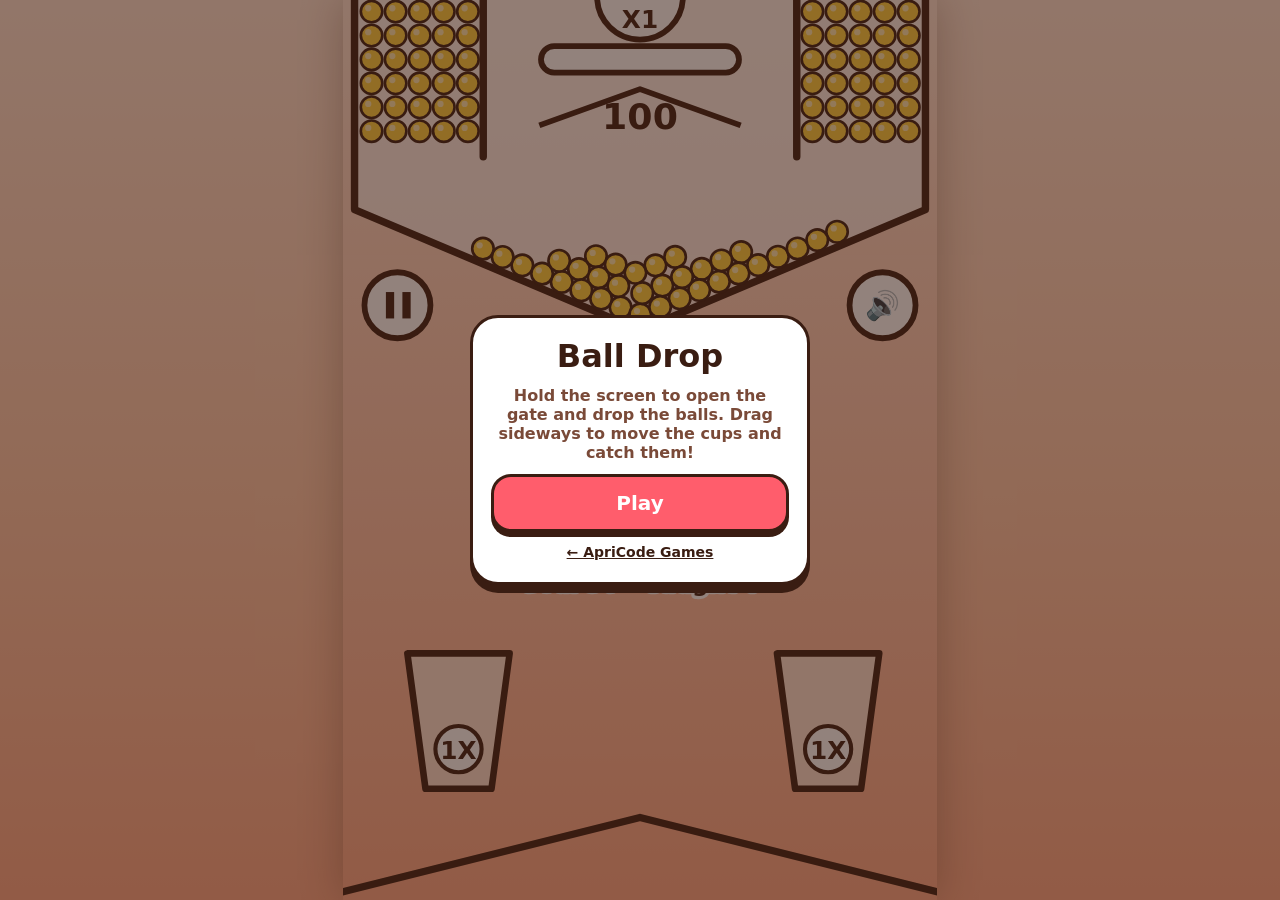
==== balldrop.html @ 26772a9d "Add files via upload" ====
<!DOCTYPE html>
<html lang="en">
<head>
<meta charset="utf-8">
<meta name="viewport" content="width=device-width, initial-scale=1, viewport-fit=cover, user-scalable=no">
<title>Ball Drop · ApriCode Games</title>
<meta name="theme-color" content="#ffb180">
<link rel="manifest" href="manifest.json">
<link rel="icon" href="icon-192.png">
<link rel="apple-touch-icon" href="apple-touch-icon.png">
<link rel="stylesheet" href="theme.css">
<style>
html,body{height:100%;overflow:hidden;background:#ffa987}
#wrap{height:100vh;height:100dvh;display:flex;justify-content:center;background:linear-gradient(#ffe6d6,#ffc9aa 55%,#ffa987)}
#stage{position:relative;height:100%;box-shadow:0 0 40px rgba(58,29,18,.3)}
#cv{display:block;width:100%;height:100%;touch-action:none}
.row{display:flex;gap:10px}.row .big{font-size:16px}
</style>
</head>
<body>
<div id="wrap"><div id="stage"><canvas id="cv"></canvas></div></div>

<div class="ov show" id="start"><div class="card">
  <h2>Ball Drop</h2>
  <p>Hold the screen to open the gate and drop the balls. Drag sideways to move the cups and catch them!</p>
  <button class="big" id="go">Play</button>
  <a class="lnk" href="./">← ApriCode Games</a>
</div></div>

<div class="ov" id="pause"><div class="card">
  <h2>Paused</h2>
  <button class="big" id="resume">Resume</button>
  <button class="big alt" id="redo">Restart level</button>
  <a class="lnk" href="./">← ApriCode Games</a>
</div></div>

<div class="ov" id="lvl"><div class="card">
  <h2 id="lT">Level complete!</h2><p id="lM"></p>
  <button class="big" id="next">Next level</button>
</div></div>

<div class="ov" id="over"><div class="card">
  <h2>Level failed</h2><p id="oM"></p>
  <button class="big" id="again">Try level again</button>
  <button class="big alt" id="fresh">Start over</button>
  <a class="lnk" href="./">← ApriCode Games</a>
</div></div>

<script src="fx.js"></script>
<script>
(function(){
const $=id=>document.getElementById(id);
const LS={g(k,d){try{const v=localStorage.getItem(k);return v===null?d:v}catch(e){return d}},s(k,v){try{localStorage.setItem(k,v)}catch(e){}}};
const W=360,R=6.5,GATE=233,TAU=Math.PI*2,INK='#3a1d12';
let H=640,scale=1,dpr=1;
const cv=$('cv'),ctx=cv.getContext('2d'),stage=$('stage'),wrap=$('wrap');
const COL={y:'#ffd23f',g:'#7ed957',b:'#38b6ff',o:'#ff8a3d',p:'#ff5db1'},VAL={y:1,g:2,b:3,o:4,p:5};

/* ---------- physics ---------- */
const G=1500,DT=1/120,SP=224;
let balls=[],reserve=[[],[]],gateOpen=false,cupOff=114,cupY=400,roofY=592,cups=[{mult:1,flash:0},{mult:1,flash:0}];
const SEG=[[7,0,7,127],[7,127,163,193],[163,193,163,GATE],[197,193,197,GATE],[197,193,353,127],[353,127,353,0],[85,0,85,95],[275,0,275,95]];
function cupX(i){const P=2*SP;return (((cupOff+i*SP)%P)+P)%P-44}
function colSeg(b,x1,y1,x2,y2,e){
  const dx=x2-x1,dy=y2-y1,l2=dx*dx+dy*dy;let t=((b.x-x1)*dx+(b.y-y1)*dy)/l2;t=t<0?0:t>1?1:t;
  const px=x1+t*dx,py=y1+t*dy;let nx=b.x-px,ny=b.y-py;const d2=nx*nx+ny*ny,rr=R+2;
  if(d2>=rr*rr)return;
  const d=Math.sqrt(d2)||1e-6;nx/=d;ny/=d;
  let vx=b.x-b.px,vy=b.y-b.py;
  b.x+=nx*(rr-d);b.y+=ny*(rr-d);
  const vn=vx*nx+vy*ny;
  if(vn<0){vx-=(1+e)*vn*nx;vy-=(1+e)*vn*ny}
  b.px=b.x-vx;b.py=b.y-vy;
}
function step(){
  for(const b of balls){
    let vx=(b.x-b.px)*.9993,vy=(b.y-b.py)*.9993+G*DT*DT;
    const sp=Math.hypot(vx,vy);if(sp>7.5){vx*=7.5/sp;vy*=7.5/sp}
    b.px=b.x;b.py=b.y;b.x+=vx;b.y+=vy;
  }
  for(let it=0;it<3;it++){
    for(let i=0;i<balls.length;i++){
      const a=balls[i];
      for(let j=i+1;j<balls.length;j++){
        const c=balls[j],dx=c.x-a.x;if(dx>2*R||dx<-2*R)continue;
        const dy=c.y-a.y;if(dy>2*R||dy<-2*R)continue;
        const d2=dx*dx+dy*dy;if(d2>=4*R*R||d2===0)continue;
        const d=Math.sqrt(d2),p=(2*R-d)/d*.5;
        a.x-=dx*p;a.y-=dy*p;c.x+=dx*p;c.y+=dy*p;
      }
    }
    for(const b of balls){
      if(b.y<GATE+30){
        for(const s of SEG)colSeg(b,s[0],s[1],s[2],s[3],.3);
        if(!gateOpen)colSeg(b,163,GATE,197,GATE,.2);
      }
      if(b.out){
        if(b.y>cupY-14&&b.y<cupY+100)for(let i=0;i<2;i++){const cx=cupX(i);colSeg(b,cx-31,cupY,cx-20,cupY+82,.3);colSeg(b,cx+31,cupY,cx+20,cupY+82,.3)}
        if(b.y>roofY-30){colSeg(b,180,roofY,-60,roofY+60,.3);colSeg(b,180,roofY,420,roofY+60,.3)}
      }
    }
  }
  for(const b of balls)if(!b.out&&b.y>GATE+R+1)b.out=true;
}

/* ---------- game ---------- */
let state='menu',time=0,acc=0,score=0,level=1,goal=36,caught=0,combo=0,relT=0,relN=0,lvlScore=0,best=parseInt(LS.g('bd_best','0'),10)||0;
let fl=[],parts=[],shake=0;
function rndType(l){let r=Math.random();
  if(l>=9){if(r<.05)return'p';r-=.05}
  if(l>=7){if(r<.07)return'o';r-=.07}
  if(l>=5){if(r<.10)return'b';r-=.10}
  if(l>=3){if(r<.14)return'g'}
  return'y';
}
const mk=(x,y,t)=>({x,y,px:x,py:y,t,out:false,age:0});
function cupMults(l){const r=Math.random()<.5;if(l<3)return[1,1];if(l<6)return r?[2,1]:[1,2];if(l<9)return[2,2];return r?[3,2]:[2,3]}
function layout(){cupY=Math.max(396,H*.62);roofY=H-50}
function resize(){
  const ch=wrap.clientHeight,cw=Math.min(wrap.clientWidth,ch*.66);
  stage.style.width=cw+'px';dpr=Math.min(window.devicePixelRatio||1,2);scale=cw/W;H=ch/scale;
  cv.width=Math.round(cw*dpr);cv.height=Math.round(ch*dpr);layout();
}
window.addEventListener('resize',resize);
function startLevel(){
  balls=[];reserve=[[],[]];
  for(let s=0;s<2;s++)for(let i=0;i<30;i++)reserve[s].push(rndType(level));
  for(let i=0;i<40;i++){const x=22+Math.random()*316,sl=x<163?127+(x-7)*.423:x>197?127+(353-x)*.423:193;balls.push(mk(x,95+Math.random()*Math.max(5,sl-12-95),rndType(level)))}
  gateOpen=false;for(let i=0;i<500;i++)step();
  for(const b of balls){b.px=b.x;b.py=b.y}
  goal=Math.min(90,30+6*level);caught=0;combo=0;relT=0;fl=[];parts=[];lvlScore=score;
  const m=cupMults(level);cups=[{mult:m[0],flash:0},{mult:m[1],flash:0}];cupOff=114;
  state='ready';
}
function remaining(){let n=reserve[0].length+reserve[1].length;for(const b of balls)if(!b.out)n++;return n}
function comboMult(){return 1+Math.min(4,Math.floor(combo/10))}
function update(dt){
  time+=dt;
  for(const c of cups)c.flash=Math.max(0,c.flash-dt);
  fl.forEach(f=>{f.t+=dt;f.y-=30*dt});fl=fl.filter(f=>f.t<.9);
  parts.forEach(p=>{p.t+=dt;p.x+=p.vx*dt;p.y+=p.vy*dt;p.vy+=500*dt});parts=parts.filter(p=>p.t<.5);
  shake=Math.max(0,shake-dt*30);
  if(state!=='play')return;
  // refill the funnel from the side tubs
  relT-=dt;
  let inF=0;for(const b of balls)if(!b.out)inF++;
  if(relT<=0&&inF<44&&reserve[0].length+reserve[1].length>0){
    relT=.05;let s=relN++%2;if(!reserve[s].length)s=1-s;
    const t=reserve[s].pop(),k=reserve[s].length;
    balls.push(mk((s?284.5:17.3)+(k%5)*14.6,7+Math.floor(k/5)*14.5,t));
  }
  acc+=dt;let n=0;while(acc>=DT&&n<6){step();acc-=DT;n++}if(acc>DT)acc=0;
  // catches and misses
  for(const b of balls){
    if(!b.out)continue;b.age+=dt;
    for(let i=0;i<2;i++){
      const cx=cupX(i),yy=b.y-cupY;
      if(yy>26&&yy<82){
        const l=cx-31+11*(yy/82),r=cx+31-11*(yy/82);
        if(b.x>l+3&&b.x<r-3&&b.y-b.py>0){catchBall(b,i,cx);break}
      }
    }
    if(!b.dead&&(b.y>H+20||b.x<-20||b.x>W+20||b.age>9)){b.dead=true;combo=0}
  }
  balls=balls.filter(b=>!b.dead);
  // level end?
  const rem=remaining(),air=balls.length-balls.filter(b=>!b.out).length;
  if(caught+rem+air<goal)finish(false);
  else if(rem===0&&air===0)finish(caught>=goal);
}
function catchBall(b,i,cx){
  b.dead=true;caught++;combo++;
  const pts=VAL[b.t]*cups[i].mult*comboMult();score+=pts;cups[i].flash=.25;
  fl.push({x:cx,y:cupY-6,t:0,txt:'+'+pts});
  for(let k=0;k<5;k++)parts.push({x:b.x,y:b.y,vx:(Math.random()-.5)*160,vy:-Math.random()*140,t:0,c:COL[b.t]});
  AP.tone(520+Math.min(combo,24)*22,.07,'sine',.09);AP.vib(8);
  if(score>best){best=score;LS.s('bd_best',best)}
}
function finish(ok){
  if(state!=='play')return;state=ok?'won':'lost';gateOpen=false;
  setTimeout(()=>{
    if(ok){
      const bonus=caught>=95?100:0;score+=bonus;if(score>best){best=score;LS.s('bd_best',best)}
      $('lT').textContent='Level '+level+' complete!';
      $('lM').textContent='Caught '+caught+' of 100'+(bonus?' · Perfect! +100':'')+' · Score '+score.toLocaleString('en-US');
      $('lvl').classList.add('show');AP.sfx.win();AP.confetti(120);AP.vib([40,30,80]);
    }else{
      $('oM').textContent='You needed '+goal+' balls but caught '+caught+'. Best score: '+best.toLocaleString('en-US');
      $('over').classList.add('show');AP.sfx.lose();
    }
  },700);
}

/* ---------- drawing ---------- */
function ball(x,y,t){
  ctx.beginPath();ctx.arc(x,y,R,0,TAU);ctx.fillStyle=COL[t];ctx.fill();ctx.lineWidth=1.6;ctx.strokeStyle=INK;ctx.stroke();
  ctx.fillStyle='rgba(255,255,255,.6)';ctx.beginPath();ctx.arc(x-2,y-2,1.9,0,TAU);ctx.fill();
}
function txt(s,x,y,size,fill,stroke,sw){
  ctx.font='900 '+size+'px system-ui,-apple-system,"Segoe UI",sans-serif';ctx.textAlign='center';ctx.textBaseline='alphabetic';
  if(stroke){ctx.lineWidth=sw||6;ctx.strokeStyle=stroke;ctx.lineJoin='round';ctx.strokeText(s,x,y)}
  ctx.fillStyle=fill;ctx.fillText(s,x,y);
}
function draw(){
  ctx.setTransform(dpr*scale,0,0,dpr*scale,0,0);
  const g=ctx.createLinearGradient(0,0,0,H);g.addColorStop(0,'#ffe6d6');g.addColorStop(1,'#ffa987');
  ctx.fillStyle=g;ctx.fillRect(0,0,W,H);
  ctx.save();if(shake>0)ctx.translate((Math.random()-.5)*shake,(Math.random()-.5)*shake);
  ctx.lineJoin='round';ctx.lineCap='round';
  // funnel
  ctx.beginPath();ctx.moveTo(7,-4);ctx.lineTo(7,127);ctx.lineTo(163,193);ctx.lineTo(163,GATE);ctx.lineTo(197,GATE);ctx.lineTo(197,193);ctx.lineTo(353,127);ctx.lineTo(353,-4);
  ctx.fillStyle='rgba(255,255,255,.62)';ctx.fill();ctx.strokeStyle=INK;ctx.lineWidth=4.5;ctx.stroke();
  ctx.beginPath();ctx.moveTo(85,-4);ctx.lineTo(85,95);ctx.moveTo(275,-4);ctx.lineTo(275,95);ctx.stroke();
  if(!gateOpen){ctx.strokeStyle=INK;ctx.lineWidth=8;ctx.beginPath();ctx.moveTo(165,GATE);ctx.lineTo(195,GATE);ctx.stroke();ctx.strokeStyle='#ff5d6c';ctx.lineWidth=4;ctx.stroke()}
  // reserve balls in the tubs
  for(let s=0;s<2;s++)reserve[s].forEach((t,k)=>ball((s?284.5:17.3)+(k%5)*14.6,7+Math.floor(k/5)*14.5,t));
  for(const b of balls)ball(b.x,b.y,b.t);
  // cups
  for(let i=0;i<2;i++){
    const cx=cupX(i),m=cups[i].mult,c=m===1?'#fff3e6':m===2?'#7ed957':'#ff9d4d',f=cups[i].flash>0;
    ctx.beginPath();ctx.moveTo(cx-31,cupY);ctx.lineTo(cx+31,cupY);ctx.lineTo(cx+20,cupY+82);ctx.lineTo(cx-20,cupY+82);ctx.closePath();
    ctx.fillStyle=f?'rgba(255,255,255,.95)':c;ctx.globalAlpha=f?1:.78;ctx.fill();ctx.globalAlpha=1;ctx.lineWidth=4;ctx.strokeStyle=INK;ctx.stroke();
    ctx.beginPath();ctx.arc(cx,cupY+58,14,0,TAU);ctx.fillStyle='#fff';ctx.fill();ctx.lineWidth=2.5;ctx.stroke();
    txt(m+'X',cx,cupY+64,15,INK);
  }
  // roof
  ctx.beginPath();ctx.moveTo(-60,roofY+60);ctx.lineTo(180,roofY);ctx.lineTo(420,roofY+60);ctx.lineWidth=4.5;ctx.strokeStyle=INK;ctx.stroke();
  // particles and floating text
  for(const p of parts){ctx.globalAlpha=1-p.t/.5;ctx.fillStyle=p.c;ctx.beginPath();ctx.arc(p.x,p.y,2.6,0,TAU);ctx.fill()}
  ctx.globalAlpha=1;
  for(const f of fl){ctx.globalAlpha=1-f.t/.9;txt(f.txt,f.x,f.y,17,'#fff',INK,4)}
  ctx.globalAlpha=1;ctx.restore();
  // HUD: combo, remaining, score
  const cm=comboMult();
  ctx.beginPath();ctx.arc(180,-2,26,0,Math.PI);ctx.fillStyle='#fff';ctx.fill();ctx.lineWidth=3.5;ctx.strokeStyle=INK;ctx.stroke();
  txt('X'+cm,180,17,15,INK);
  ctx.beginPath();ctx.roundRect?ctx.roundRect(120,28,120,16,8):ctx.rect(120,28,120,16);ctx.fillStyle='#fff';ctx.fill();ctx.stroke();
  const fr=cm>=5?1:(combo%10)/10;
  if(fr>0){ctx.beginPath();ctx.roundRect?ctx.roundRect(122,30,116*fr,12,6):ctx.rect(122,30,116*fr,12);ctx.fillStyle='#ff9d4d';ctx.fill()}
  ctx.beginPath();ctx.moveTo(119,76);ctx.lineTo(180,54);ctx.lineTo(241,76);ctx.lineWidth=3.5;ctx.stroke();
  txt(String(remaining()),180,78,22,INK);
  txt(score.toLocaleString('en-US'),180,304,54,INK,'#fff',9);
  txt('Level '+level,180,336,20,INK,'#fff',5);
  txt('Goal '+goal+' · Caught '+caught,180,358,14,caught>=goal?'#1f8f4a':INK,'#fff',4);
  // buttons
  for(const bt of [[33,185,0],[327,185,1]]){
    ctx.beginPath();ctx.arc(bt[0],bt[1],20,0,TAU);ctx.fillStyle='#fff';ctx.fill();ctx.lineWidth=3.5;ctx.strokeStyle=INK;ctx.stroke();
    if(bt[2]===0){ctx.fillStyle=INK;ctx.fillRect(26,177,5,16);ctx.fillRect(36,177,5,16)}else txt(AP.muted()?'🔇':'🔊',bt[0],bt[1]+6,17,INK);
  }
  if(state==='ready'){
    txt('Hold to drop the balls',180,H*.74,22,INK,'#fff',6);
    txt('Drag to move the cups',180,H*.74+28,18,INK,'#fff',5);
    ctx.font='34px serif';ctx.textAlign='center';ctx.fillText('👆',180+Math.sin(time*3)*60,H*.86);
  }
}

/* ---------- input ---------- */
let down=false,lastX=0;
function pos(e){const r=cv.getBoundingClientRect();return{x:(e.clientX-r.left)/scale,y:(e.clientY-r.top)/scale}}
cv.addEventListener('pointerdown',e=>{
  e.preventDefault();const p=pos(e);
  if(Math.hypot(p.x-33,p.y-185)<28){if(state==='play'||state==='ready')pause();return}
  if(Math.hypot(p.x-327,p.y-185)<28){AP.setMuted(!AP.muted());return}
  if(state==='ready')state='play';
  if(state!=='play')return;
  down=true;gateOpen=true;lastX=e.clientX;try{cv.setPointerCapture(e.pointerId)}catch(x){}
});
cv.addEventListener('pointermove',e=>{if(!down)return;cupOff+=(e.clientX-lastX)/scale;lastX=e.clientX});
const up=()=>{down=false;gateOpen=false};
cv.addEventListener('pointerup',up);cv.addEventListener('pointercancel',up);
window.addEventListener('keydown',e=>{
  if(e.code==='ArrowLeft')cupOff-=14;else if(e.code==='ArrowRight')cupOff+=14;
  else if(e.code==='Space'){e.preventDefault();if(state==='ready')state='play';if(state==='play')gateOpen=true}
});
window.addEventListener('keyup',e=>{if(e.code==='Space')gateOpen=false});
function pause(){if(state!=='play'&&state!=='ready')return;gateOpen=false;down=false;$('pause').dataset.prev=state;state='paused';$('pause').classList.add('show')}
document.addEventListener('visibilitychange',()=>{if(document.hidden)pause()});

/* ---------- buttons ---------- */
function hideAll(){['start','pause','lvl','over'].forEach(i=>$(i).classList.remove('show'))}
function newGame(){score=0;level=1;hideAll();startLevel()}
$('go').addEventListener('click',newGame);
$('resume').addEventListener('click',()=>{$('pause').classList.remove('show');state=$('pause').dataset.prev||'play'});
$('redo').addEventListener('click',()=>{score=lvlScore;hideAll();startLevel()});
$('next').addEventListener('click',()=>{level++;hideAll();startLevel()});
$('again').addEventListener('click',()=>{score=lvlScore;hideAll();startLevel()});
$('fresh').addEventListener('click',newGame);

let last=performance.now();
function loop(t){const dt=Math.min((t-last)/1000,1/20);last=t;update(dt);draw();requestAnimationFrame(loop)}
resize();layout();startLevel();state='menu';AP.autoTap();
requestAnimationFrame(loop);
})();
</script>
<script src="pwa.js"></script>
</body>
</html>
---- theme.css ----
/* Shared Apricode look: bold outlines, bouncy buttons, pop-in cards. */
:root{--ink:#3a1d12;--coral:#ff5d6c;--peach:#ff9d7a;--purple:#7c5cff;--sun:#ffc21a;--mint:#2ec4b6;--cream:#fff3e6;box-sizing:border-box}
*{box-sizing:border-box}
html,body{margin:0;min-height:100%}
body{font-family:system-ui,-apple-system,"Segoe UI",Roboto,sans-serif;color:var(--ink);-webkit-tap-highlight-color:transparent;-webkit-user-select:none;user-select:none;touch-action:manipulation}
.big{font:inherit;font-weight:900;font-size:20px;color:#fff;border:3px solid var(--ink);border-radius:20px;padding:14px 20px;background:var(--coral);box-shadow:0 5px 0 var(--ink);cursor:pointer;transition:transform .08s,box-shadow .08s;text-decoration:none;display:block;text-align:center;width:100%}
.big:active{transform:translateY(4px);box-shadow:0 1px 0 var(--ink)}
.big.alt{background:var(--purple)}
.big.sun{background:var(--sun);color:var(--ink)}
.big.sm{font-size:16px;padding:11px 16px}
.card{background:#fff;border:3px solid var(--ink);border-radius:28px;box-shadow:0 8px 0 var(--ink);padding:22px 18px;width:100%;max-width:340px;text-align:center;display:flex;flex-direction:column;gap:12px}
.card h2{margin:0;font-size:32px;font-weight:900;line-height:1.05}
.card p{margin:0;font-weight:700;color:#7a4a38}
.seg{display:flex;gap:6px}
.seg button{flex:1;font:inherit;font-weight:900;font-size:13px;padding:10px 2px;border:3px solid var(--ink);border-radius:14px;background:#fff;color:var(--ink);cursor:pointer;box-shadow:0 3px 0 var(--ink)}
.seg button.sel{background:var(--sun)}
.ov{position:fixed;inset:0;display:none;align-items:center;justify-content:center;background:rgba(58,29,18,.55);z-index:20;padding:20px}
.ov.show{display:flex;animation:ovin .35s cubic-bezier(.2,1.4,.4,1) both}
@keyframes ovin{from{opacity:0;transform:scale(.85) translateY(20px)}to{opacity:1;transform:none}}
.ib{width:46px;height:46px;border:3px solid var(--ink);border-radius:14px;background:#fff;box-shadow:0 4px 0 var(--ink);font-size:22px;cursor:pointer;display:grid;place-items:center;text-decoration:none;color:var(--ink);padding:0;flex:none}
.ib:active{transform:translateY(3px);box-shadow:0 1px 0 var(--ink)}
.lnk{color:var(--ink);font-weight:800;text-decoration:underline;font-size:14px}
:focus-visible{outline:3px solid var(--sun);outline-offset:2px}
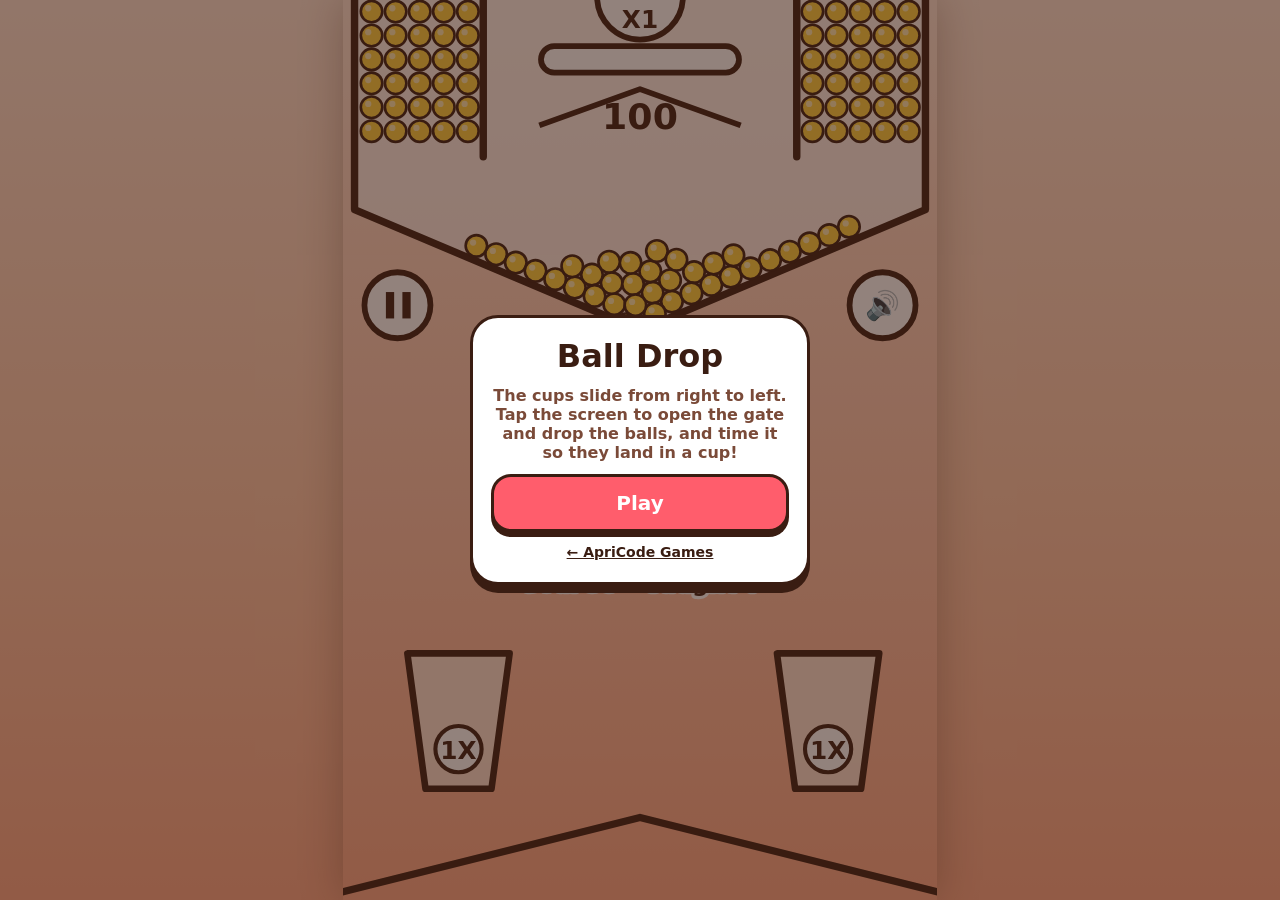
==== commit 2d64cc5e: "Add files via upload" ====
--- a/balldrop.html
+++ b/balldrop.html
@@ -22,7 +22,7 @@
 
 <div class="ov show" id="start"><div class="card">
   <h2>Ball Drop</h2>
-  <p>Hold the screen to open the gate and drop the balls. Drag sideways to move the cups and catch them!</p>
+  <p>The cups slide from right to left. Tap the screen to open the gate and drop the balls, and time it so they land in a cup!</p>
   <button class="big" id="go">Play</button>
   <a class="lnk" href="./">← ApriCode Games</a>
 </div></div>
@@ -128,7 +128,7 @@
   for(let i=0;i<40;i++){const x=22+Math.random()*316,sl=x<163?127+(x-7)*.423:x>197?127+(353-x)*.423:193;balls.push(mk(x,95+Math.random()*Math.max(5,sl-12-95),rndType(level)))}
   gateOpen=false;for(let i=0;i<500;i++)step();
   for(const b of balls){b.px=b.x;b.py=b.y}
-  goal=Math.min(90,30+6*level);caught=0;combo=0;relT=0;fl=[];parts=[];lvlScore=score;
+  goal=Math.min(85,30+5*level);caught=0;combo=0;relT=0;fl=[];parts=[];lvlScore=score;
   const m=cupMults(level);cups=[{mult:m[0],flash:0},{mult:m[1],flash:0}];cupOff=114;
   state='ready';
 }
@@ -137,6 +137,7 @@
 function update(dt){
   time+=dt;
   for(const c of cups)c.flash=Math.max(0,c.flash-dt);
+  if(state==='play'||state==='ready')cupOff-=Math.min(150,55+8*level)*dt;
   fl.forEach(f=>{f.t+=dt;f.y-=30*dt});fl=fl.filter(f=>f.t<.9);
   parts.forEach(p=>{p.t+=dt;p.x+=p.vx*dt;p.y+=p.vy*dt;p.vy+=500*dt});parts=parts.filter(p=>p.t<.5);
   shake=Math.max(0,shake-dt*30);
@@ -149,6 +150,7 @@
     const t=reserve[s].pop(),k=reserve[s].length;
     balls.push(mk((s?284.5:17.3)+(k%5)*14.6,7+Math.floor(k/5)*14.5,t));
   }
+  gateOpen=down||gateT>0;gateT=Math.max(0,gateT-dt);
   acc+=dt;let n=0;while(acc>=DT&&n<6){step();acc-=DT;n++}if(acc>DT)acc=0;
   // catches and misses
   for(const b of balls){
@@ -248,14 +250,14 @@
     if(bt[2]===0){ctx.fillStyle=INK;ctx.fillRect(26,177,5,16);ctx.fillRect(36,177,5,16)}else txt(AP.muted()?'🔇':'🔊',bt[0],bt[1]+6,17,INK);
   }
   if(state==='ready'){
-    txt('Hold to drop the balls',180,H*.74,22,INK,'#fff',6);
-    txt('Drag to move the cups',180,H*.74+28,18,INK,'#fff',5);
-    ctx.font='34px serif';ctx.textAlign='center';ctx.fillText('👆',180+Math.sin(time*3)*60,H*.86);
+    txt('Tap to open the gate',180,H*.74,22,INK,'#fff',6);
+    txt('The cups move right to left',180,H*.74+28,18,INK,'#fff',5);
+    ctx.font='34px serif';ctx.textAlign='center';ctx.fillText('👆',180,H*.86+Math.abs(Math.sin(time*4))*10);
   }
 }
 
 /* ---------- input ---------- */
-let down=false,lastX=0;
+let down=false,lastX=0,gateT=0;
 function pos(e){const r=cv.getBoundingClientRect();return{x:(e.clientX-r.left)/scale,y:(e.clientY-r.top)/scale}}
 cv.addEventListener('pointerdown',e=>{
   e.preventDefault();const p=pos(e);
@@ -263,16 +265,15 @@
   if(Math.hypot(p.x-327,p.y-185)<28){AP.setMuted(!AP.muted());return}
   if(state==='ready')state='play';
   if(state!=='play')return;
-  down=true;gateOpen=true;lastX=e.clientX;try{cv.setPointerCapture(e.pointerId)}catch(x){}
+  down=true;gateOpen=true;gateT=.12;lastX=e.clientX;try{cv.setPointerCapture(e.pointerId)}catch(x){}
 });
-cv.addEventListener('pointermove',e=>{if(!down)return;cupOff+=(e.clientX-lastX)/scale;lastX=e.clientX});
-const up=()=>{down=false;gateOpen=false};
+const up=()=>{down=false};
 cv.addEventListener('pointerup',up);cv.addEventListener('pointercancel',up);
 window.addEventListener('keydown',e=>{
-  if(e.code==='ArrowLeft')cupOff-=14;else if(e.code==='ArrowRight')cupOff+=14;
-  else if(e.code==='Space'){e.preventDefault();if(state==='ready')state='play';if(state==='play')gateOpen=true}
+  if(false){}
+  else if(e.code==='Space'){e.preventDefault();if(state==='ready')state='play';if(state==='play'){down=true;gateT=.12}}
 });
-window.addEventListener('keyup',e=>{if(e.code==='Space')gateOpen=false});
+window.addEventListener('keyup',e=>{if(e.code==='Space')down=false});
 function pause(){if(state!=='play'&&state!=='ready')return;gateOpen=false;down=false;$('pause').dataset.prev=state;state='paused';$('pause').classList.add('show')}
 document.addEventListener('visibilitychange',()=>{if(document.hidden)pause()});
 
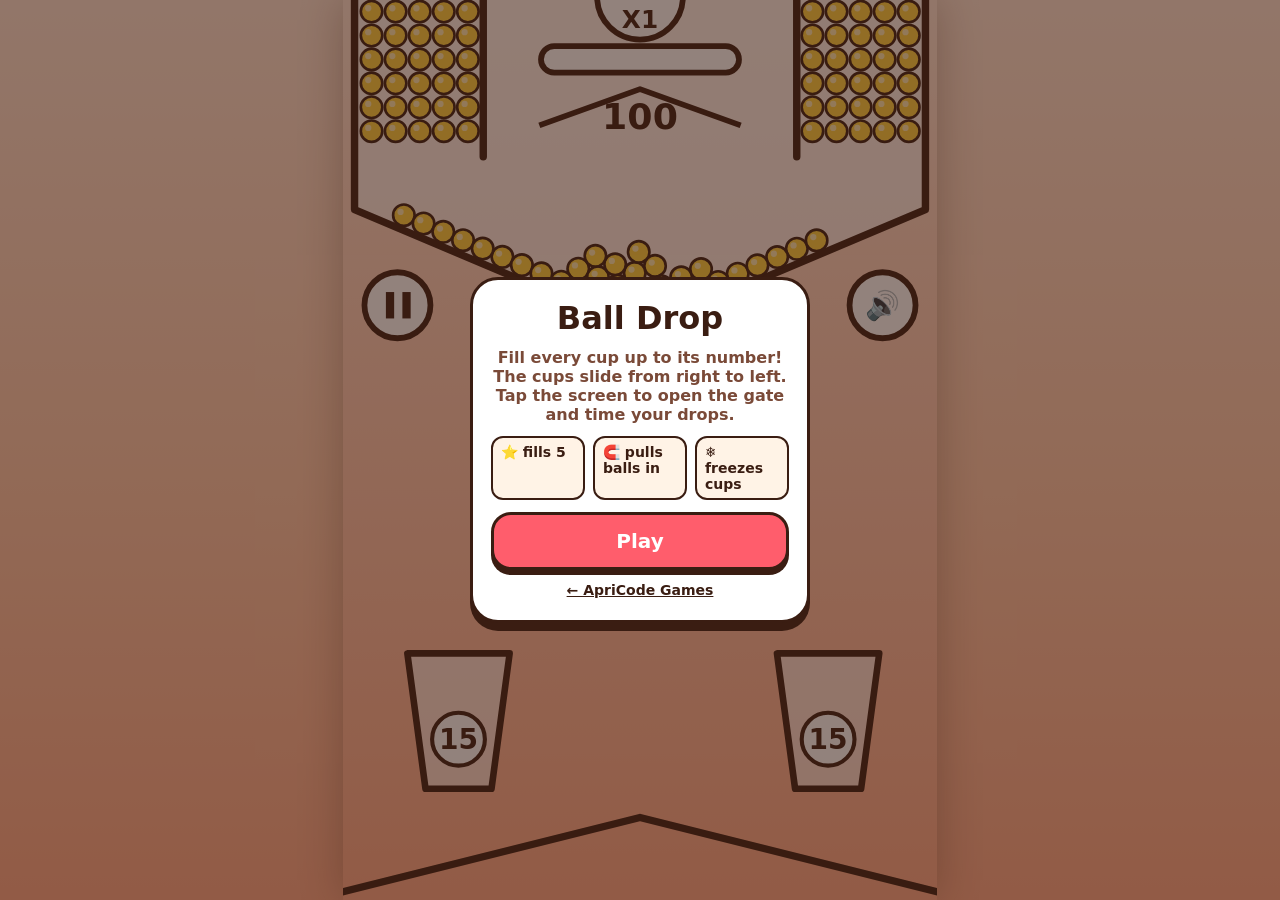
==== commit c275d284: "Add files via upload" ====
--- a/balldrop.html
+++ b/balldrop.html
@@ -4,7 +4,7 @@
 <meta charset="utf-8">
 <meta name="viewport" content="width=device-width, initial-scale=1, viewport-fit=cover, user-scalable=no">
 <title>Ball Drop · ApriCode Games</title>
-<meta name="theme-color" content="#ffb180">
+<meta name="theme-color" content="#ffb27f">
 <link rel="manifest" href="manifest.json">
 <link rel="icon" href="icon-192.png">
 <link rel="apple-touch-icon" href="apple-touch-icon.png">
@@ -14,7 +14,8 @@
 #wrap{height:100vh;height:100dvh;display:flex;justify-content:center;background:linear-gradient(#ffe6d6,#ffc9aa 55%,#ffa987)}
 #stage{position:relative;height:100%;box-shadow:0 0 40px rgba(58,29,18,.3)}
 #cv{display:block;width:100%;height:100%;touch-action:none}
-.row{display:flex;gap:10px}.row .big{font-size:16px}
+.pw{display:flex;gap:8px;justify-content:center;font-weight:800;font-size:14px;text-align:left}
+.pw span{background:#fff3e6;border:2px solid var(--ink);border-radius:12px;padding:6px 8px;flex:1}
 </style>
 </head>
 <body>
@@ -22,7 +23,8 @@
 
 <div class="ov show" id="start"><div class="card">
   <h2>Ball Drop</h2>
-  <p>The cups slide from right to left. Tap the screen to open the gate and drop the balls, and time it so they land in a cup!</p>
+  <p>Fill every cup up to its number! The cups slide from right to left. Tap the screen to open the gate and time your drops.</p>
+  <div class="pw"><span>⭐ fills 5</span><span>🧲 pulls balls in</span><span>❄️ freezes cups</span></div>
   <button class="big" id="go">Play</button>
   <a class="lnk" href="./">← ApriCode Games</a>
 </div></div>
@@ -35,7 +37,7 @@
 </div></div>
 
 <div class="ov" id="lvl"><div class="card">
-  <h2 id="lT">Level complete!</h2><p id="lM"></p>
+  <h2 id="lT">Level complete!</h2><p id="lS" style="font-size:38px"></p><p id="lM"></p>
   <button class="big" id="next">Next level</button>
 </div></div>
 
@@ -54,13 +56,16 @@
 const W=360,R=6.5,GATE=233,TAU=Math.PI*2,INK='#3a1d12';
 let H=640,scale=1,dpr=1;
 const cv=$('cv'),ctx=cv.getContext('2d'),stage=$('stage'),wrap=$('wrap');
-const COL={y:'#ffd23f',g:'#7ed957',b:'#38b6ff',o:'#ff8a3d',p:'#ff5db1'},VAL={y:1,g:2,b:3,o:4,p:5};
+const COL={y:'#ffd23f',g:'#7ed957',b:'#38b6ff',o:'#ff8a3d',p:'#ff5db1',s:'#ffe14d',m:'#ff6b6b',f:'#8fdcff'};
+const VAL={y:1,g:2,b:3,o:4,p:5,s:10,m:3,f:3},GLY={s:'⭐',m:'🧲',f:'❄️'};
+const CUPCOL=['#ff9d7a','#9b87ff','#4fd1c5'];
 
 /* ---------- physics ---------- */
-const G=1500,DT=1/120,SP=224;
-let balls=[],reserve=[[],[]],gateOpen=false,cupOff=114,cupY=400,roofY=592,cups=[{mult:1,flash:0},{mult:1,flash:0}];
+const G=1500,DT=1/120;
+let balls=[],reserve=[[],[]],gateOpen=false,cupOff=114,cupY=400,roofY=592,SPc=224,Pc=448;
+let cups=[{mult:1,need:15,left:15,done:false,flash:0},{mult:1,need:15,left:15,done:false,flash:0}];
 const SEG=[[7,0,7,127],[7,127,163,193],[163,193,163,GATE],[197,193,197,GATE],[197,193,353,127],[353,127,353,0],[85,0,85,95],[275,0,275,95]];
-function cupX(i){const P=2*SP;return (((cupOff+i*SP)%P)+P)%P-44}
+function cupX(i){return (((cupOff+i*SPc)%Pc)+Pc)%Pc-44}
 function colSeg(b,x1,y1,x2,y2,e){
   const dx=x2-x1,dy=y2-y1,l2=dx*dx+dy*dy;let t=((b.x-x1)*dx+(b.y-y1)*dy)/l2;t=t<0?0:t>1?1:t;
   const px=x1+t*dx,py=y1+t*dy;let nx=b.x-px,ny=b.y-py;const d2=nx*nx+ny*ny,rr=R+2;
@@ -95,7 +100,7 @@
         if(!gateOpen)colSeg(b,163,GATE,197,GATE,.2);
       }
       if(b.out){
-        if(b.y>cupY-14&&b.y<cupY+100)for(let i=0;i<2;i++){const cx=cupX(i);colSeg(b,cx-31,cupY,cx-20,cupY+82,.3);colSeg(b,cx+31,cupY,cx+20,cupY+82,.3)}
+        if(b.y>cupY-14&&b.y<cupY+100)for(let i=0;i<cups.length;i++){const cx=cupX(i);colSeg(b,cx-31,cupY,cx-20,cupY+82,.3);colSeg(b,cx+31,cupY,cx+20,cupY+82,.3)}
         if(b.y>roofY-30){colSeg(b,180,roofY,-60,roofY+60,.3);colSeg(b,180,roofY,420,roofY+60,.3)}
       }
     }
@@ -104,9 +109,12 @@
 }
 
 /* ---------- game ---------- */
-let state='menu',time=0,acc=0,score=0,level=1,goal=36,caught=0,combo=0,relT=0,relN=0,lvlScore=0,best=parseInt(LS.g('bd_best','0'),10)||0;
-let fl=[],parts=[],shake=0;
+let state='menu',time=0,acc=0,score=0,level=1,caught=0,combo=0,relT=0,relN=0,lvlScore=0,best=parseInt(LS.g('bd_best','0'),10)||0;
+let fl=[],parts=[],shake=0,magnetT=0,freezeT=0,lastLeft=0;
 function rndType(l){let r=Math.random();
+  if(l>=2){if(r<.04)return's';r-=.04}
+  if(l>=3){if(r<.03)return'm';r-=.03}
+  if(l>=4){if(r<.03)return'f';r-=.03}
   if(l>=9){if(r<.05)return'p';r-=.05}
   if(l>=7){if(r<.07)return'o';r-=.07}
   if(l>=5){if(r<.10)return'b';r-=.10}
@@ -114,7 +122,7 @@
   return'y';
 }
 const mk=(x,y,t)=>({x,y,px:x,py:y,t,out:false,age:0});
-function cupMults(l){const r=Math.random()<.5;if(l<3)return[1,1];if(l<6)return r?[2,1]:[1,2];if(l<9)return[2,2];return r?[3,2]:[2,3]}
+const weight=t=>t==='s'?5:1;
 function layout(){cupY=Math.max(396,H*.62);roofY=H-50}
 function resize(){
   const ch=wrap.clientHeight,cw=Math.min(wrap.clientWidth,ch*.66);
@@ -122,26 +130,37 @@
   cv.width=Math.round(cw*dpr);cv.height=Math.round(ch*dpr);layout();
 }
 window.addEventListener('resize',resize);
+function makeCups(l){
+  const n=l>=4?3:2,T=Math.min(75,26+4*l),base=Math.floor(T/n),ri=(Math.random()*n)|0;
+  const m=new Array(n).fill(1);
+  if(l>=3)m[ri]=2;if(l>=6)m.fill(2);if(l>=9)m[ri]=3;
+  SPc=n===3?160:224;Pc=n*SPc;
+  return m.map((mu,i)=>{const need=base+(i===0?T-base*n:0);return{mult:mu,need,left:need,done:false,flash:0}});
+}
 function startLevel(){
   balls=[];reserve=[[],[]];
   for(let s=0;s<2;s++)for(let i=0;i<30;i++)reserve[s].push(rndType(level));
   for(let i=0;i<40;i++){const x=22+Math.random()*316,sl=x<163?127+(x-7)*.423:x>197?127+(353-x)*.423:193;balls.push(mk(x,95+Math.random()*Math.max(5,sl-12-95),rndType(level)))}
+  if(level>=2){const spots=[];for(const b of balls)spots.push(b);if(!balls.some(b=>b.t==='s'))spots[(Math.random()*spots.length)|0].t='s'}
   gateOpen=false;for(let i=0;i<500;i++)step();
   for(const b of balls){b.px=b.x;b.py=b.y}
-  goal=Math.min(85,30+5*level);caught=0;combo=0;relT=0;fl=[];parts=[];lvlScore=score;
-  const m=cupMults(level);cups=[{mult:m[0],flash:0},{mult:m[1],flash:0}];cupOff=114;
+  caught=0;combo=0;relT=0;fl=[];parts=[];lvlScore=score;magnetT=0;freezeT=0;
+  cups=makeCups(level);cupOff=114;
   state='ready';
 }
 function remaining(){let n=reserve[0].length+reserve[1].length;for(const b of balls)if(!b.out)n++;return n}
+function needLeft(){let n=0;for(const c of cups)n+=c.left;return n}
+function avail(){let n=0;for(const s of reserve)for(const t of s)n+=weight(t);for(const b of balls)n+=weight(b.t);return n}
 function comboMult(){return 1+Math.min(4,Math.floor(combo/10))}
 function update(dt){
   time+=dt;
   for(const c of cups)c.flash=Math.max(0,c.flash-dt);
-  if(state==='play'||state==='ready')cupOff-=Math.min(150,55+8*level)*dt;
+  if((state==='play'||state==='ready')&&freezeT<=0)cupOff-=Math.min(150,55+8*level)*dt;
   fl.forEach(f=>{f.t+=dt;f.y-=30*dt});fl=fl.filter(f=>f.t<.9);
   parts.forEach(p=>{p.t+=dt;p.x+=p.vx*dt;p.y+=p.vy*dt;p.vy+=500*dt});parts=parts.filter(p=>p.t<.5);
   shake=Math.max(0,shake-dt*30);
   if(state!=='play')return;
+  freezeT=Math.max(0,freezeT-dt);
   // refill the funnel from the side tubs
   relT-=dt;
   let inF=0;for(const b of balls)if(!b.out)inF++;
@@ -151,11 +170,25 @@
     balls.push(mk((s?284.5:17.3)+(k%5)*14.6,7+Math.floor(k/5)*14.5,t));
   }
   gateOpen=down||gateT>0;gateT=Math.max(0,gateT-dt);
+  // magnet power: gently pulls falling balls toward the nearest unfilled cup
+  if(magnetT>0){
+    magnetT-=dt;
+    for(const b of balls){
+      if(!b.out||b.y>cupY+24)continue;let bx=null,bd=1e9;
+      for(let i=0;i<cups.length;i++){if(cups[i].left<=0)continue;const cx=cupX(i),d=Math.abs(cx-b.x);if(d<bd){bd=d;bx=cx}}
+      if(bx!==null&&bd<110)b.x+=Math.max(-.3,Math.min(.3,(bx-b.x)*.012));
+    }
+  }
   acc+=dt;let n=0;while(acc>=DT&&n<6){step();acc-=DT;n++}if(acc>DT)acc=0;
-  // catches and misses
+  // power-up balls trigger as they leave the gate; catches and misses
   for(const b of balls){
     if(!b.out)continue;b.age+=dt;
-    for(let i=0;i<2;i++){
+    if(!b.fx){
+      b.fx=1;
+      if(b.t==='m'){magnetT=4;fl.push({x:180,y:GATE+20,t:0,txt:'🧲 Magnet!'});AP.sfx.good()}
+      else if(b.t==='f'){freezeT=3;fl.push({x:180,y:GATE+20,t:0,txt:'❄️ Freeze!'});AP.sfx.good()}
+    }
+    for(let i=0;i<cups.length;i++){
       const cx=cupX(i),yy=b.y-cupY;
       if(yy>26&&yy<82){
         const l=cx-31+11*(yy/82),r=cx+31-11*(yy/82);
@@ -166,28 +199,38 @@
   }
   balls=balls.filter(b=>!b.dead);
   // level end?
-  const rem=remaining(),air=balls.length-balls.filter(b=>!b.out).length;
-  if(caught+rem+air<goal)finish(false);
-  else if(rem===0&&air===0)finish(caught>=goal);
+  if(state==='play'){
+    const nl=needLeft();
+    if(nl===0)finish(true);else if(nl>avail())finish(false);
+  }
 }
 function catchBall(b,i,cx){
   b.dead=true;caught++;combo++;
-  const pts=VAL[b.t]*cups[i].mult*comboMult();score+=pts;cups[i].flash=.25;
-  fl.push({x:cx,y:cupY-6,t:0,txt:'+'+pts});
+  const c=cups[i],useful=c.left>0;
+  if(useful)c.left=Math.max(0,c.left-(b.t==='s'?5:1));
+  const pts=VAL[b.t]*c.mult*comboMult();score+=pts;c.flash=.25;
+  fl.push({x:cx,y:cupY-14,t:0,txt:'+'+pts});
   for(let k=0;k<5;k++)parts.push({x:b.x,y:b.y,vx:(Math.random()-.5)*160,vy:-Math.random()*140,t:0,c:COL[b.t]});
   AP.tone(520+Math.min(combo,24)*22,.07,'sine',.09);AP.vib(8);
+  if(useful&&c.left===0){
+    c.done=true;score+=25*c.mult;fl.push({x:cx,y:cupY-34,t:0,txt:'FULL! +'+25*c.mult});
+    AP.sfx.good();AP.confetti(45);AP.vib([30,20,30]);
+  }
   if(score>best){best=score;LS.s('bd_best',best)}
 }
 function finish(ok){
-  if(state!=='play')return;state=ok?'won':'lost';gateOpen=false;
+  if(state!=='play')return;state=ok?'won':'lost';gateOpen=false;down=false;
+  lastLeft=reserve[0].length+reserve[1].length+balls.length;
   setTimeout(()=>{
     if(ok){
-      const bonus=caught>=95?100:0;score+=bonus;if(score>best){best=score;LS.s('bd_best',best)}
+      const bonus=lastLeft*2,stars=lastLeft>=40?3:lastLeft>=15?2:1;
+      score+=bonus;if(score>best){best=score;LS.s('bd_best',best)}
       $('lT').textContent='Level '+level+' complete!';
-      $('lM').textContent='Caught '+caught+' of 100'+(bonus?' · Perfect! +100':'')+' · Score '+score.toLocaleString('en-US');
-      $('lvl').classList.add('show');AP.sfx.win();AP.confetti(120);AP.vib([40,30,80]);
+      $('lS').textContent='⭐'.repeat(stars)+'☆'.repeat(3-stars);
+      $('lM').textContent=lastLeft+' balls left over: +'+bonus+' · Score '+score.toLocaleString('en-US');
+      $('lvl').classList.add('show');AP.sfx.win();AP.confetti(130);AP.vib([40,30,80]);
     }else{
-      $('oM').textContent='You needed '+goal+' balls but caught '+caught+'. Best score: '+best.toLocaleString('en-US');
+      $('oM').textContent='Not enough balls left to fill the cups. Best score: '+best.toLocaleString('en-US');
       $('over').classList.add('show');AP.sfx.lose();
     }
   },700);
@@ -196,13 +239,15 @@
 /* ---------- drawing ---------- */
 function ball(x,y,t){
   ctx.beginPath();ctx.arc(x,y,R,0,TAU);ctx.fillStyle=COL[t];ctx.fill();ctx.lineWidth=1.6;ctx.strokeStyle=INK;ctx.stroke();
-  ctx.fillStyle='rgba(255,255,255,.6)';ctx.beginPath();ctx.arc(x-2,y-2,1.9,0,TAU);ctx.fill();
+  if(GLY[t]){ctx.font='10px serif';ctx.textAlign='center';ctx.textBaseline='middle';ctx.fillStyle=INK;ctx.fillText(GLY[t],x,y+.5);ctx.textBaseline='alphabetic'}
+  else{ctx.fillStyle='rgba(255,255,255,.6)';ctx.beginPath();ctx.arc(x-2,y-2,1.9,0,TAU);ctx.fill()}
 }
 function txt(s,x,y,size,fill,stroke,sw){
   ctx.font='900 '+size+'px system-ui,-apple-system,"Segoe UI",sans-serif';ctx.textAlign='center';ctx.textBaseline='alphabetic';
   if(stroke){ctx.lineWidth=sw||6;ctx.strokeStyle=stroke;ctx.lineJoin='round';ctx.strokeText(s,x,y)}
   ctx.fillStyle=fill;ctx.fillText(s,x,y);
 }
+function cupPath(cx){ctx.beginPath();ctx.moveTo(cx-31,cupY);ctx.lineTo(cx+31,cupY);ctx.lineTo(cx+20,cupY+82);ctx.lineTo(cx-20,cupY+82);ctx.closePath()}
 function draw(){
   ctx.setTransform(dpr*scale,0,0,dpr*scale,0,0);
   const g=ctx.createLinearGradient(0,0,0,H);g.addColorStop(0,'#ffe6d6');g.addColorStop(1,'#ffa987');
@@ -217,34 +262,43 @@
   // reserve balls in the tubs
   for(let s=0;s<2;s++)reserve[s].forEach((t,k)=>ball((s?284.5:17.3)+(k%5)*14.6,7+Math.floor(k/5)*14.5,t));
   for(const b of balls)ball(b.x,b.y,b.t);
-  // cups
-  for(let i=0;i<2;i++){
-    const cx=cupX(i),m=cups[i].mult,c=m===1?'#fff3e6':m===2?'#7ed957':'#ff9d4d',f=cups[i].flash>0;
-    ctx.beginPath();ctx.moveTo(cx-31,cupY);ctx.lineTo(cx+31,cupY);ctx.lineTo(cx+20,cupY+82);ctx.lineTo(cx-20,cupY+82);ctx.closePath();
-    ctx.fillStyle=f?'rgba(255,255,255,.95)':c;ctx.globalAlpha=f?1:.78;ctx.fill();ctx.globalAlpha=1;ctx.lineWidth=4;ctx.strokeStyle=INK;ctx.stroke();
-    ctx.beginPath();ctx.arc(cx,cupY+58,14,0,TAU);ctx.fillStyle='#fff';ctx.fill();ctx.lineWidth=2.5;ctx.stroke();
-    txt(m+'X',cx,cupY+64,15,INK);
+  // cups with their counts
+  for(let i=0;i<cups.length;i++){
+    const c=cups[i],cx=cupX(i),frac=1-c.left/c.need;
+    cupPath(cx);ctx.fillStyle='rgba(255,255,255,.6)';ctx.fill();
+    if(frac>0){
+      const hh=82*frac,y0=cupY+82-hh,e=11*((y0-cupY)/82);
+      ctx.beginPath();ctx.moveTo(cx-31+e,y0);ctx.lineTo(cx+31-e,y0);ctx.lineTo(cx+20,cupY+82);ctx.lineTo(cx-20,cupY+82);ctx.closePath();
+      ctx.fillStyle=c.done?'#7ed957':CUPCOL[i%3];ctx.fill();
+    }
+    if(c.flash>0){cupPath(cx);ctx.fillStyle='rgba(255,255,255,.7)';ctx.fill()}
+    cupPath(cx);ctx.lineWidth=4;ctx.strokeStyle=INK;ctx.stroke();
+    ctx.beginPath();ctx.arc(cx,cupY+52,16,0,TAU);ctx.fillStyle='#fff';ctx.fill();ctx.lineWidth=2.5;ctx.stroke();
+    txt(c.done?'✓':String(c.left),cx,cupY+58,c.left>99?12:17,c.done?'#1f8f4a':INK);
+    if(c.mult>1)txt(c.mult+'X',cx,cupY-8,14,'#ff7a00','#fff',4);
+    if(freezeT>0)txt('❄️',cx,cupY-24,15,INK);
   }
   // roof
   ctx.beginPath();ctx.moveTo(-60,roofY+60);ctx.lineTo(180,roofY);ctx.lineTo(420,roofY+60);ctx.lineWidth=4.5;ctx.strokeStyle=INK;ctx.stroke();
-  // particles and floating text
   for(const p of parts){ctx.globalAlpha=1-p.t/.5;ctx.fillStyle=p.c;ctx.beginPath();ctx.arc(p.x,p.y,2.6,0,TAU);ctx.fill()}
   ctx.globalAlpha=1;
-  for(const f of fl){ctx.globalAlpha=1-f.t/.9;txt(f.txt,f.x,f.y,17,'#fff',INK,4)}
+  for(const f of fl){ctx.globalAlpha=1-f.t/.9;txt(f.txt,f.x,f.y,16,'#fff',INK,4)}
   ctx.globalAlpha=1;ctx.restore();
-  // HUD: combo, remaining, score
+  // HUD: combo, remaining balls, score
   const cm=comboMult();
   ctx.beginPath();ctx.arc(180,-2,26,0,Math.PI);ctx.fillStyle='#fff';ctx.fill();ctx.lineWidth=3.5;ctx.strokeStyle=INK;ctx.stroke();
   txt('X'+cm,180,17,15,INK);
-  ctx.beginPath();ctx.roundRect?ctx.roundRect(120,28,120,16,8):ctx.rect(120,28,120,16);ctx.fillStyle='#fff';ctx.fill();ctx.stroke();
+  ctx.beginPath();if(ctx.roundRect)ctx.roundRect(120,28,120,16,8);else ctx.rect(120,28,120,16);ctx.fillStyle='#fff';ctx.fill();ctx.stroke();
   const fr=cm>=5?1:(combo%10)/10;
-  if(fr>0){ctx.beginPath();ctx.roundRect?ctx.roundRect(122,30,116*fr,12,6):ctx.rect(122,30,116*fr,12);ctx.fillStyle='#ff9d4d';ctx.fill()}
-  ctx.beginPath();ctx.moveTo(119,76);ctx.lineTo(180,54);ctx.lineTo(241,76);ctx.lineWidth=3.5;ctx.stroke();
+  if(fr>0){ctx.beginPath();if(ctx.roundRect)ctx.roundRect(122,30,116*fr,12,6);else ctx.rect(122,30,116*fr,12);ctx.fillStyle='#ff9d4d';ctx.fill()}
+  ctx.beginPath();ctx.moveTo(119,76);ctx.lineTo(180,54);ctx.lineTo(241,76);ctx.lineWidth=3.5;ctx.strokeStyle=INK;ctx.stroke();
   txt(String(remaining()),180,78,22,INK);
+  if(magnetT>0)txt('🧲 '+Math.ceil(magnetT)+'s',140,104,14,INK,'#fff',4);
+  if(freezeT>0)txt('❄️ '+Math.ceil(freezeT)+'s',222,104,14,INK,'#fff',4);
   txt(score.toLocaleString('en-US'),180,304,54,INK,'#fff',9);
   txt('Level '+level,180,336,20,INK,'#fff',5);
-  txt('Goal '+goal+' · Caught '+caught,180,358,14,caught>=goal?'#1f8f4a':INK,'#fff',4);
-  // buttons
+  const nl=needLeft();
+  txt(nl>0?'Fill the cups · '+nl+' to go':'All cups full!',180,358,14,nl>0?INK:'#1f8f4a','#fff',4);
   for(const bt of [[33,185,0],[327,185,1]]){
     ctx.beginPath();ctx.arc(bt[0],bt[1],20,0,TAU);ctx.fillStyle='#fff';ctx.fill();ctx.lineWidth=3.5;ctx.strokeStyle=INK;ctx.stroke();
     if(bt[2]===0){ctx.fillStyle=INK;ctx.fillRect(26,177,5,16);ctx.fillRect(36,177,5,16)}else txt(AP.muted()?'🔇':'🔊',bt[0],bt[1]+6,17,INK);
@@ -270,8 +324,7 @@
 const up=()=>{down=false};
 cv.addEventListener('pointerup',up);cv.addEventListener('pointercancel',up);
 window.addEventListener('keydown',e=>{
-  if(false){}
-  else if(e.code==='Space'){e.preventDefault();if(state==='ready')state='play';if(state==='play'){down=true;gateT=.12}}
+  if(e.code==='Space'){e.preventDefault();if(state==='ready')state='play';if(state==='play'){down=true;gateT=.12}}
 });
 window.addEventListener('keyup',e=>{if(e.code==='Space')down=false});
 function pause(){if(state!=='play'&&state!=='ready')return;gateOpen=false;down=false;$('pause').dataset.prev=state;state='paused';$('pause').classList.add('show')}
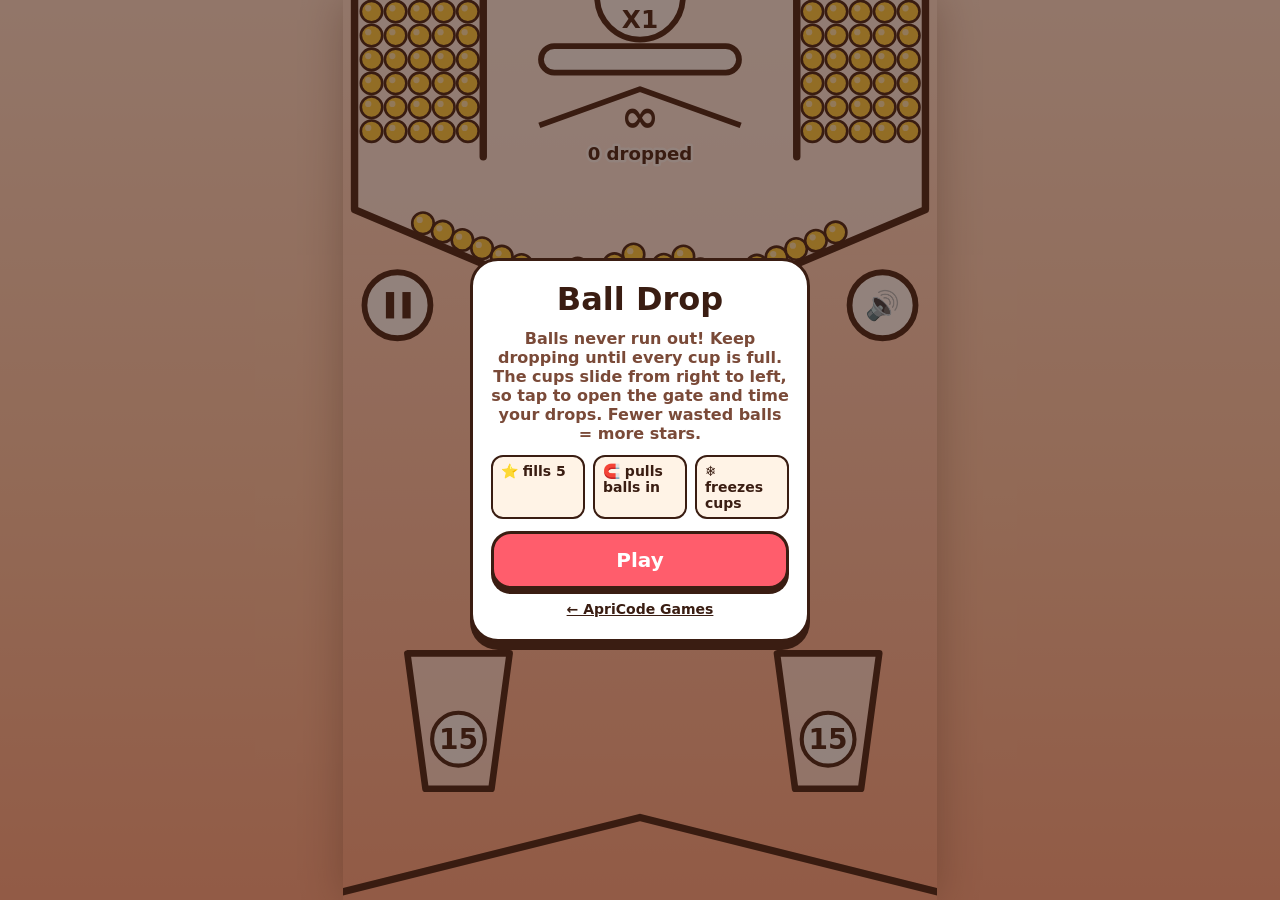
==== commit b793cf2c: "Add files via upload" ====
--- a/balldrop.html
+++ b/balldrop.html
@@ -23,7 +23,7 @@
 
 <div class="ov show" id="start"><div class="card">
   <h2>Ball Drop</h2>
-  <p>Fill every cup up to its number! The cups slide from right to left. Tap the screen to open the gate and time your drops.</p>
+  <p>Balls never run out! Keep dropping until every cup is full. The cups slide from right to left, so tap to open the gate and time your drops. Fewer wasted balls = more stars.</p>
   <div class="pw"><span>⭐ fills 5</span><span>🧲 pulls balls in</span><span>❄️ freezes cups</span></div>
   <button class="big" id="go">Play</button>
   <a class="lnk" href="./">← ApriCode Games</a>
@@ -110,7 +110,7 @@
 
 /* ---------- game ---------- */
 let state='menu',time=0,acc=0,score=0,level=1,caught=0,combo=0,relT=0,relN=0,lvlScore=0,best=parseInt(LS.g('bd_best','0'),10)||0;
-let fl=[],parts=[],shake=0,magnetT=0,freezeT=0,lastLeft=0;
+let fl=[],parts=[],shake=0,magnetT=0,freezeT=0,lastLeft=0,dropped=0;
 function rndType(l){let r=Math.random();
   if(l>=2){if(r<.04)return's';r-=.04}
   if(l>=3){if(r<.03)return'm';r-=.03}
@@ -144,7 +144,7 @@
   if(level>=2){const spots=[];for(const b of balls)spots.push(b);if(!balls.some(b=>b.t==='s'))spots[(Math.random()*spots.length)|0].t='s'}
   gateOpen=false;for(let i=0;i<500;i++)step();
   for(const b of balls){b.px=b.x;b.py=b.y}
-  caught=0;combo=0;relT=0;fl=[];parts=[];lvlScore=score;magnetT=0;freezeT=0;
+  caught=0;combo=0;dropped=0;relT=0;fl=[];parts=[];lvlScore=score;magnetT=0;freezeT=0;
   cups=makeCups(level);cupOff=114;
   state='ready';
 }
@@ -166,7 +166,7 @@
   let inF=0;for(const b of balls)if(!b.out)inF++;
   if(relT<=0&&inF<44&&reserve[0].length+reserve[1].length>0){
     relT=.05;let s=relN++%2;if(!reserve[s].length)s=1-s;
-    const t=reserve[s].pop(),k=reserve[s].length;
+    const t=reserve[s].pop(),k=reserve[s].length;reserve[s].push(rndType(level));
     balls.push(mk((s?284.5:17.3)+(k%5)*14.6,7+Math.floor(k/5)*14.5,t));
   }
   gateOpen=down||gateT>0;gateT=Math.max(0,gateT-dt);
@@ -184,7 +184,7 @@
   for(const b of balls){
     if(!b.out)continue;b.age+=dt;
     if(!b.fx){
-      b.fx=1;
+      b.fx=1;dropped++;
       if(b.t==='m'){magnetT=4;fl.push({x:180,y:GATE+20,t:0,txt:'🧲 Magnet!'});AP.sfx.good()}
       else if(b.t==='f'){freezeT=3;fl.push({x:180,y:GATE+20,t:0,txt:'❄️ Freeze!'});AP.sfx.good()}
     }
@@ -201,7 +201,7 @@
   // level end?
   if(state==='play'){
     const nl=needLeft();
-    if(nl===0)finish(true);else if(nl>avail())finish(false);
+    if(nl===0)finish(true);
   }
 }
 function catchBall(b,i,cx){
@@ -223,11 +223,11 @@
   lastLeft=reserve[0].length+reserve[1].length+balls.length;
   setTimeout(()=>{
     if(ok){
-      const bonus=lastLeft*2,stars=lastLeft>=40?3:lastLeft>=15?2:1;
+      const tot=cups.reduce((a,c)=>a+c.need,0),eff=Math.min(1,tot/Math.max(1,dropped)),bonus=Math.round(eff*200),stars=eff>=.6?3:eff>=.4?2:1;
       score+=bonus;if(score>best){best=score;LS.s('bd_best',best)}
       $('lT').textContent='Level '+level+' complete!';
       $('lS').textContent='⭐'.repeat(stars)+'☆'.repeat(3-stars);
-      $('lM').textContent=lastLeft+' balls left over: +'+bonus+' · Score '+score.toLocaleString('en-US');
+      $('lM').textContent=dropped+' balls dropped · '+Math.round(eff*100)+'% accuracy: +'+bonus+' · Score '+score.toLocaleString('en-US');
       $('lvl').classList.add('show');AP.sfx.win();AP.confetti(130);AP.vib([40,30,80]);
     }else{
       $('oM').textContent='Not enough balls left to fill the cups. Best score: '+best.toLocaleString('en-US');
@@ -292,9 +292,9 @@
   const fr=cm>=5?1:(combo%10)/10;
   if(fr>0){ctx.beginPath();if(ctx.roundRect)ctx.roundRect(122,30,116*fr,12,6);else ctx.rect(122,30,116*fr,12);ctx.fillStyle='#ff9d4d';ctx.fill()}
   ctx.beginPath();ctx.moveTo(119,76);ctx.lineTo(180,54);ctx.lineTo(241,76);ctx.lineWidth=3.5;ctx.strokeStyle=INK;ctx.stroke();
-  txt(String(remaining()),180,78,22,INK);
-  if(magnetT>0)txt('🧲 '+Math.ceil(magnetT)+'s',140,104,14,INK,'#fff',4);
-  if(freezeT>0)txt('❄️ '+Math.ceil(freezeT)+'s',222,104,14,INK,'#fff',4);
+  txt('∞',180,80,28,INK);txt(dropped+' dropped',180,97,11,INK,'#fff',3);
+  if(magnetT>0)txt('🧲 '+Math.ceil(magnetT)+'s',140,116,14,INK,'#fff',4);
+  if(freezeT>0)txt('❄️ '+Math.ceil(freezeT)+'s',222,116,14,INK,'#fff',4);
   txt(score.toLocaleString('en-US'),180,304,54,INK,'#fff',9);
   txt('Level '+level,180,336,20,INK,'#fff',5);
   const nl=needLeft();
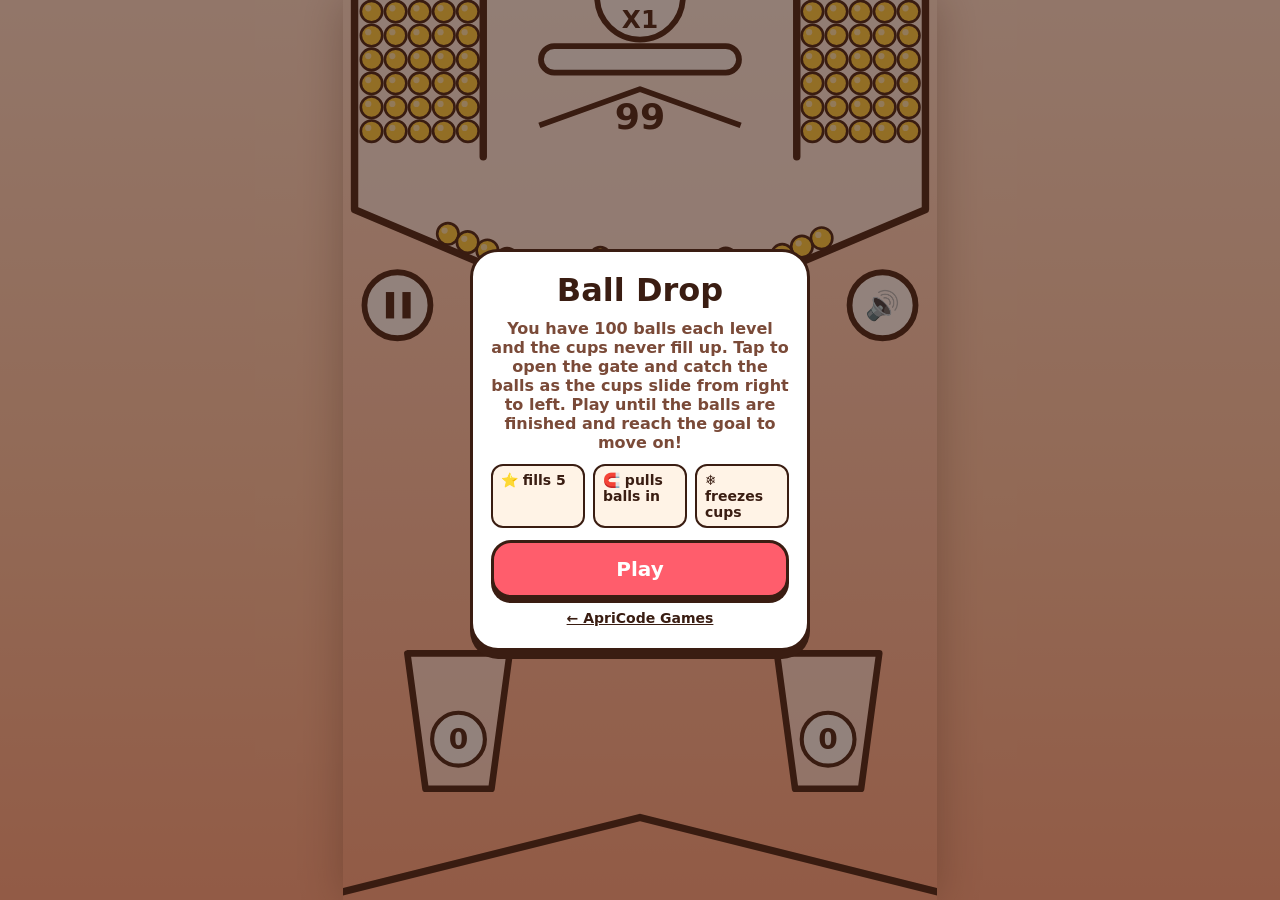
==== commit 63fca13e: "Add files via upload" ====
--- a/balldrop.html
+++ b/balldrop.html
@@ -23,7 +23,7 @@
 
 <div class="ov show" id="start"><div class="card">
   <h2>Ball Drop</h2>
-  <p>Balls never run out! Keep dropping until every cup is full. The cups slide from right to left, so tap to open the gate and time your drops. Fewer wasted balls = more stars.</p>
+  <p>You have 100 balls each level and the cups never fill up. Tap to open the gate and catch the balls as the cups slide from right to left. Play until the balls are finished and reach the goal to move on!</p>
   <div class="pw"><span>⭐ fills 5</span><span>🧲 pulls balls in</span><span>❄️ freezes cups</span></div>
   <button class="big" id="go">Play</button>
   <a class="lnk" href="./">← ApriCode Games</a>
@@ -135,7 +135,7 @@
   const m=new Array(n).fill(1);
   if(l>=3)m[ri]=2;if(l>=6)m.fill(2);if(l>=9)m[ri]=3;
   SPc=n===3?160:224;Pc=n*SPc;
-  return m.map((mu,i)=>{const need=base+(i===0?T-base*n:0);return{mult:mu,need,left:need,done:false,flash:0}});
+  return m.map(mu=>({mult:mu,count:0,flash:0}));
 }
 function startLevel(){
   balls=[];reserve=[[],[]];
@@ -149,7 +149,8 @@
   state='ready';
 }
 function remaining(){let n=reserve[0].length+reserve[1].length;for(const b of balls)if(!b.out)n++;return n}
-function needLeft(){let n=0;for(const c of cups)n+=c.left;return n}
+function needLeft(){return 0}
+const goalNow=()=>Math.min(75,30+4*level);
 function avail(){let n=0;for(const s of reserve)for(const t of s)n+=weight(t);for(const b of balls)n+=weight(b.t);return n}
 function comboMult(){return 1+Math.min(4,Math.floor(combo/10))}
 function update(dt){
@@ -166,7 +167,7 @@
   let inF=0;for(const b of balls)if(!b.out)inF++;
   if(relT<=0&&inF<44&&reserve[0].length+reserve[1].length>0){
     relT=.05;let s=relN++%2;if(!reserve[s].length)s=1-s;
-    const t=reserve[s].pop(),k=reserve[s].length;reserve[s].push(rndType(level));
+    const t=reserve[s].pop(),k=reserve[s].length;
     balls.push(mk((s?284.5:17.3)+(k%5)*14.6,7+Math.floor(k/5)*14.5,t));
   }
   gateOpen=down||gateT>0;gateT=Math.max(0,gateT-dt);
@@ -201,13 +202,13 @@
   // level end?
   if(state==='play'){
     const nl=needLeft();
-    if(nl===0)finish(true);
+    if(reserve[0].length+reserve[1].length===0&&balls.length===0)finish(caught>=goalNow());
   }
 }
 function catchBall(b,i,cx){
   b.dead=true;caught++;combo++;
-  const c=cups[i],useful=c.left>0;
-  if(useful)c.left=Math.max(0,c.left-(b.t==='s'?5:1));
+  const c=cups[i];c.count+=(b.t==='s'?5:1);caught+=(b.t==='s'?4:0);const useful=false;
+  
   const pts=VAL[b.t]*c.mult*comboMult();score+=pts;c.flash=.25;
   fl.push({x:cx,y:cupY-14,t:0,txt:'+'+pts});
   for(let k=0;k<5;k++)parts.push({x:b.x,y:b.y,vx:(Math.random()-.5)*160,vy:-Math.random()*140,t:0,c:COL[b.t]});
@@ -223,14 +224,14 @@
   lastLeft=reserve[0].length+reserve[1].length+balls.length;
   setTimeout(()=>{
     if(ok){
-      const tot=cups.reduce((a,c)=>a+c.need,0),eff=Math.min(1,tot/Math.max(1,dropped)),bonus=Math.round(eff*200),stars=eff>=.6?3:eff>=.4?2:1;
+      const bonus=caught>=90?100:0,stars=caught>=75?3:caught>=55?2:1;
       score+=bonus;if(score>best){best=score;LS.s('bd_best',best)}
       $('lT').textContent='Level '+level+' complete!';
       $('lS').textContent='⭐'.repeat(stars)+'☆'.repeat(3-stars);
-      $('lM').textContent=dropped+' balls dropped · '+Math.round(eff*100)+'% accuracy: +'+bonus+' · Score '+score.toLocaleString('en-US');
+      $('lM').textContent='Caught '+caught+' of 100'+(bonus?' · Perfect! +100':'')+' · Score '+score.toLocaleString('en-US');
       $('lvl').classList.add('show');AP.sfx.win();AP.confetti(130);AP.vib([40,30,80]);
     }else{
-      $('oM').textContent='Not enough balls left to fill the cups. Best score: '+best.toLocaleString('en-US');
+      $('oM').textContent='You caught '+caught+' but needed '+goalNow()+'. Best score: '+best.toLocaleString('en-US');
       $('over').classList.add('show');AP.sfx.lose();
     }
   },700);
@@ -264,7 +265,7 @@
   for(const b of balls)ball(b.x,b.y,b.t);
   // cups with their counts
   for(let i=0;i<cups.length;i++){
-    const c=cups[i],cx=cupX(i),frac=1-c.left/c.need;
+    const c=cups[i],cx=cupX(i),frac=Math.min(1,c.count/30);
     cupPath(cx);ctx.fillStyle='rgba(255,255,255,.6)';ctx.fill();
     if(frac>0){
       const hh=82*frac,y0=cupY+82-hh,e=11*((y0-cupY)/82);
@@ -274,7 +275,7 @@
     if(c.flash>0){cupPath(cx);ctx.fillStyle='rgba(255,255,255,.7)';ctx.fill()}
     cupPath(cx);ctx.lineWidth=4;ctx.strokeStyle=INK;ctx.stroke();
     ctx.beginPath();ctx.arc(cx,cupY+52,16,0,TAU);ctx.fillStyle='#fff';ctx.fill();ctx.lineWidth=2.5;ctx.stroke();
-    txt(c.done?'✓':String(c.left),cx,cupY+58,c.left>99?12:17,c.done?'#1f8f4a':INK);
+    txt(String(c.count),cx,cupY+58,c.count>99?12:17,INK);
     if(c.mult>1)txt(c.mult+'X',cx,cupY-8,14,'#ff7a00','#fff',4);
     if(freezeT>0)txt('❄️',cx,cupY-24,15,INK);
   }
@@ -292,13 +293,13 @@
   const fr=cm>=5?1:(combo%10)/10;
   if(fr>0){ctx.beginPath();if(ctx.roundRect)ctx.roundRect(122,30,116*fr,12,6);else ctx.rect(122,30,116*fr,12);ctx.fillStyle='#ff9d4d';ctx.fill()}
   ctx.beginPath();ctx.moveTo(119,76);ctx.lineTo(180,54);ctx.lineTo(241,76);ctx.lineWidth=3.5;ctx.strokeStyle=INK;ctx.stroke();
-  txt('∞',180,80,28,INK);txt(dropped+' dropped',180,97,11,INK,'#fff',3);
+  txt(String(remaining()),180,78,22,INK);
   if(magnetT>0)txt('🧲 '+Math.ceil(magnetT)+'s',140,116,14,INK,'#fff',4);
   if(freezeT>0)txt('❄️ '+Math.ceil(freezeT)+'s',222,116,14,INK,'#fff',4);
   txt(score.toLocaleString('en-US'),180,304,54,INK,'#fff',9);
   txt('Level '+level,180,336,20,INK,'#fff',5);
   const nl=needLeft();
-  txt(nl>0?'Fill the cups · '+nl+' to go':'All cups full!',180,358,14,nl>0?INK:'#1f8f4a','#fff',4);
+  txt('Goal '+goalNow()+' · Caught '+caught,180,358,14,caught>=goalNow()?'#1f8f4a':INK,'#fff',4);
   for(const bt of [[33,185,0],[327,185,1]]){
     ctx.beginPath();ctx.arc(bt[0],bt[1],20,0,TAU);ctx.fillStyle='#fff';ctx.fill();ctx.lineWidth=3.5;ctx.strokeStyle=INK;ctx.stroke();
     if(bt[2]===0){ctx.fillStyle=INK;ctx.fillRect(26,177,5,16);ctx.fillRect(36,177,5,16)}else txt(AP.muted()?'🔇':'🔊',bt[0],bt[1]+6,17,INK);
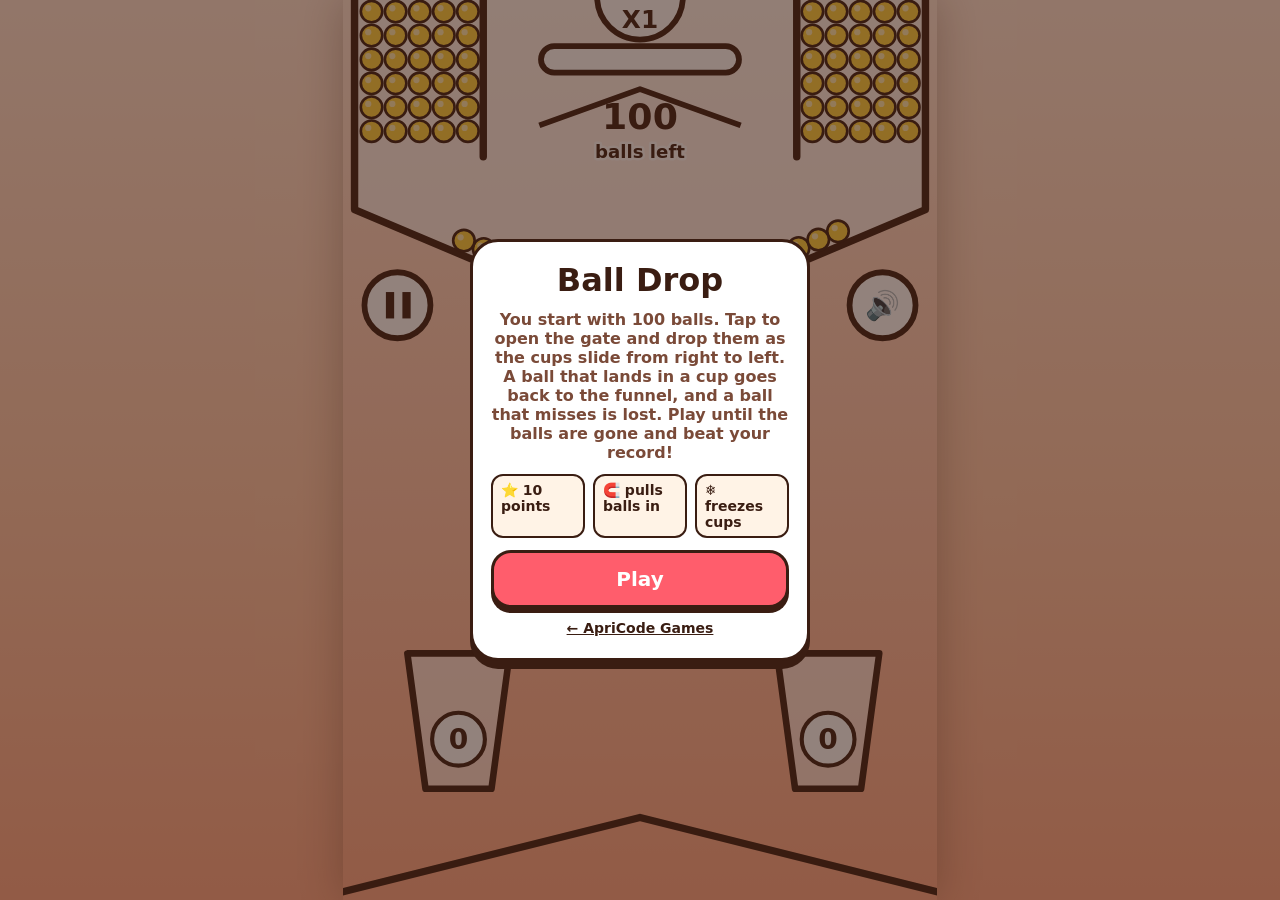
==== commit 648af2a8: "Add files via upload" ====
--- a/balldrop.html
+++ b/balldrop.html
@@ -23,8 +23,8 @@
 
 <div class="ov show" id="start"><div class="card">
   <h2>Ball Drop</h2>
-  <p>You have 100 balls each level and the cups never fill up. Tap to open the gate and catch the balls as the cups slide from right to left. Play until the balls are finished and reach the goal to move on!</p>
-  <div class="pw"><span>⭐ fills 5</span><span>🧲 pulls balls in</span><span>❄️ freezes cups</span></div>
+  <p>You start with 100 balls. Tap to open the gate and drop them as the cups slide from right to left. A ball that lands in a cup goes back to the funnel, and a ball that misses is lost. Play until the balls are gone and beat your record!</p>
+  <div class="pw"><span>⭐ 10 points</span><span>🧲 pulls balls in</span><span>❄️ freezes cups</span></div>
   <button class="big" id="go">Play</button>
   <a class="lnk" href="./">← ApriCode Games</a>
 </div></div>
@@ -32,19 +32,14 @@
 <div class="ov" id="pause"><div class="card">
   <h2>Paused</h2>
   <button class="big" id="resume">Resume</button>
-  <button class="big alt" id="redo">Restart level</button>
+  <button class="big alt" id="redo">Restart game</button>
   <a class="lnk" href="./">← ApriCode Games</a>
 </div></div>
 
-<div class="ov" id="lvl"><div class="card">
-  <h2 id="lT">Level complete!</h2><p id="lS" style="font-size:38px"></p><p id="lM"></p>
-  <button class="big" id="next">Next level</button>
-</div></div>
 
 <div class="ov" id="over"><div class="card">
-  <h2>Level failed</h2><p id="oM"></p>
-  <button class="big" id="again">Try level again</button>
-  <button class="big alt" id="fresh">Start over</button>
+  <h2 id="oT">Out of balls!</h2><p id="oM"></p>
+  <button class="big" id="again">Play again</button>
   <a class="lnk" href="./">← ApriCode Games</a>
 </div></div>
 
@@ -109,8 +104,8 @@
 }
 
 /* ---------- game ---------- */
-let state='menu',time=0,acc=0,score=0,level=1,caught=0,combo=0,relT=0,relN=0,lvlScore=0,best=parseInt(LS.g('bd_best','0'),10)||0;
-let fl=[],parts=[],shake=0,magnetT=0,freezeT=0,lastLeft=0,dropped=0;
+let state='menu',time=0,acc=0,score=0,level=1,caught=0,combo=0,relT=0,relN=0,lost=0,recordBefore=0,best=parseInt(LS.g('bd_best','0'),10)||0;
+let fl=[],parts=[],rets=[],shake=0,magnetT=0,freezeT=0;
 function rndType(l){let r=Math.random();
   if(l>=2){if(r<.04)return's';r-=.04}
   if(l>=3){if(r<.03)return'm';r-=.03}
@@ -122,7 +117,6 @@
   return'y';
 }
 const mk=(x,y,t)=>({x,y,px:x,py:y,t,out:false,age:0});
-const weight=t=>t==='s'?5:1;
 function layout(){cupY=Math.max(396,H*.62);roofY=H-50}
 function resize(){
   const ch=wrap.clientHeight,cw=Math.min(wrap.clientWidth,ch*.66);
@@ -130,35 +124,41 @@
   cv.width=Math.round(cw*dpr);cv.height=Math.round(ch*dpr);layout();
 }
 window.addEventListener('resize',resize);
-function makeCups(l){
-  const n=l>=4?3:2,T=Math.min(75,26+4*l),base=Math.floor(T/n),ri=(Math.random()*n)|0;
-  const m=new Array(n).fill(1);
-  if(l>=3)m[ri]=2;if(l>=6)m.fill(2);if(l>=9)m[ri]=3;
-  SPc=n===3?160:224;Pc=n*SPc;
-  return m.map(mu=>({mult:mu,count:0,flash:0}));
-}
-function startLevel(){
-  balls=[];reserve=[[],[]];
-  for(let s=0;s<2;s++)for(let i=0;i<30;i++)reserve[s].push(rndType(level));
-  for(let i=0;i<40;i++){const x=22+Math.random()*316,sl=x<163?127+(x-7)*.423:x>197?127+(353-x)*.423:193;balls.push(mk(x,95+Math.random()*Math.max(5,sl-12-95),rndType(level)))}
-  if(level>=2){const spots=[];for(const b of balls)spots.push(b);if(!balls.some(b=>b.t==='s'))spots[(Math.random()*spots.length)|0].t='s'}
+function setMults(){
+  const n=cups.length,ri=(Math.random()*n)|0,m=new Array(n).fill(1);
+  if(level>=3)m[ri]=2;if(level>=6)m.fill(2);if(level>=9)m[ri]=3;
+  cups.forEach((c,i)=>{c.mult=m[i]});
+}
+function startGame(){
+  balls=[];reserve=[[],[]];rets=[];
+  for(let s=0;s<2;s++)for(let i=0;i<30;i++)reserve[s].push('y');
+  for(let i=0;i<40;i++){const x=22+Math.random()*316,sl=x<163?127+(x-7)*.423:x>197?127+(353-x)*.423:193;balls.push(mk(x,95+Math.random()*Math.max(5,sl-12-95),'y'))}
+  cups=[{mult:1,count:0,flash:0},{mult:1,count:0,flash:0}];SPc=224;Pc=448;cupOff=114;
   gateOpen=false;for(let i=0;i<500;i++)step();
   for(const b of balls){b.px=b.x;b.py=b.y}
-  caught=0;combo=0;dropped=0;relT=0;fl=[];parts=[];lvlScore=score;magnetT=0;freezeT=0;
-  cups=makeCups(level);cupOff=114;
+  score=0;level=1;caught=0;lost=0;combo=0;relT=0;fl=[];parts=[];magnetT=0;freezeT=0;recordBefore=best;
   state='ready';
 }
-function remaining(){let n=reserve[0].length+reserve[1].length;for(const b of balls)if(!b.out)n++;return n}
-function needLeft(){return 0}
-const goalNow=()=>Math.min(75,30+4*level);
-function avail(){let n=0;for(const s of reserve)for(const t of s)n+=weight(t);for(const b of balls)n+=weight(b.t);return n}
+function supply(){return reserve[0].length+reserve[1].length+rets.length+balls.length}
 function comboMult(){return 1+Math.min(4,Math.floor(combo/10))}
+function levelUp(){
+  fl.push({x:180,y:275,t:0,txt:'Level '+level+'!'});AP.sfx.good();AP.confetti(40);
+  if(level>=4&&cups.length===2){cups.push({mult:1,count:0,flash:0});SPc=160;Pc=cups.length*SPc}
+  setMults();
+  for(let i=0;i<4;i++){const s=(Math.random()*2)|0,k=(Math.random()*reserve[s].length)|0;if(reserve[s][k]==='y')reserve[s][k]=rndType(level)}
+  for(const b of balls)if(!b.out&&b.t==='y'&&Math.random()<.08)b.t=rndType(level);
+}
 function update(dt){
   time+=dt;
   for(const c of cups)c.flash=Math.max(0,c.flash-dt);
   if((state==='play'||state==='ready')&&freezeT<=0)cupOff-=Math.min(150,55+8*level)*dt;
   fl.forEach(f=>{f.t+=dt;f.y-=30*dt});fl=fl.filter(f=>f.t<.9);
   parts.forEach(p=>{p.t+=dt;p.x+=p.vx*dt;p.y+=p.vy*dt;p.vy+=500*dt});parts=parts.filter(p=>p.t<.5);
+  // balls flying back from the cups into the tubs
+  if(state!=='paused'){
+    for(const r of rets){r.t+=dt/.7;const q=Math.min(1,r.t);r.x=r.sx+(r.tx-r.sx)*q;r.y=r.sy+(r.ty-r.sy)*q-Math.sin(q*Math.PI)*45}
+    rets=rets.filter(r=>{if(r.t>=1){if(reserve[r.s].length<30)reserve[r.s].push(r.type);else reserve[1-r.s].push(r.type);return false}return true});
+  }
   shake=Math.max(0,shake-dt*30);
   if(state!=='play')return;
   freezeT=Math.max(0,freezeT-dt);
@@ -171,12 +171,12 @@
     balls.push(mk((s?284.5:17.3)+(k%5)*14.6,7+Math.floor(k/5)*14.5,t));
   }
   gateOpen=down||gateT>0;gateT=Math.max(0,gateT-dt);
-  // magnet power: gently pulls falling balls toward the nearest unfilled cup
+  // magnet power: gently pulls falling balls toward the nearest cup
   if(magnetT>0){
     magnetT-=dt;
     for(const b of balls){
       if(!b.out||b.y>cupY+24)continue;let bx=null,bd=1e9;
-      for(let i=0;i<cups.length;i++){if(cups[i].left<=0)continue;const cx=cupX(i),d=Math.abs(cx-b.x);if(d<bd){bd=d;bx=cx}}
+      for(let i=0;i<cups.length;i++){const cx=cupX(i),d=Math.abs(cx-b.x);if(d<bd){bd=d;bx=cx}}
       if(bx!==null&&bd<110)b.x+=Math.max(-.3,Math.min(.3,(bx-b.x)*.012));
     }
   }
@@ -185,7 +185,7 @@
   for(const b of balls){
     if(!b.out)continue;b.age+=dt;
     if(!b.fx){
-      b.fx=1;dropped++;
+      b.fx=1;
       if(b.t==='m'){magnetT=4;fl.push({x:180,y:GATE+20,t:0,txt:'🧲 Magnet!'});AP.sfx.good()}
       else if(b.t==='f'){freezeT=3;fl.push({x:180,y:GATE+20,t:0,txt:'❄️ Freeze!'});AP.sfx.good()}
     }
@@ -196,44 +196,35 @@
         if(b.x>l+3&&b.x<r-3&&b.y-b.py>0){catchBall(b,i,cx);break}
       }
     }
-    if(!b.dead&&(b.y>H+20||b.x<-20||b.x>W+20||b.age>9)){b.dead=true;combo=0}
+    if(!b.dead&&(b.y>H+20||b.x<-20||b.x>W+20||b.age>9)){b.dead=true;lost++;combo=0;shake=Math.max(shake,3)}
   }
   balls=balls.filter(b=>!b.dead);
-  // level end?
-  if(state==='play'){
-    const nl=needLeft();
-    if(reserve[0].length+reserve[1].length===0&&balls.length===0)finish(caught>=goalNow());
-  }
+  const nl=1+Math.floor(caught/25);
+  if(nl>level){level=nl;levelUp()}
+  if(supply()===0)gameOver();
 }
 function catchBall(b,i,cx){
   b.dead=true;caught++;combo++;
-  const c=cups[i];c.count+=(b.t==='s'?5:1);caught+=(b.t==='s'?4:0);const useful=false;
-  
+  const c=cups[i];c.count++;
   const pts=VAL[b.t]*c.mult*comboMult();score+=pts;c.flash=.25;
   fl.push({x:cx,y:cupY-14,t:0,txt:'+'+pts});
   for(let k=0;k<5;k++)parts.push({x:b.x,y:b.y,vx:(Math.random()-.5)*160,vy:-Math.random()*140,t:0,c:COL[b.t]});
   AP.tone(520+Math.min(combo,24)*22,.07,'sine',.09);AP.vib(8);
-  if(useful&&c.left===0){
-    c.done=true;score+=25*c.mult;fl.push({x:cx,y:cupY-34,t:0,txt:'FULL! +'+25*c.mult});
-    AP.sfx.good();AP.confetti(45);AP.vib([30,20,30]);
-  }
+  // the caught ball goes back to the funnel (power-up balls come back as plain balls)
+  const type=(b.t==='s'||b.t==='m'||b.t==='f')?'y':b.t;
+  const c0=reserve[0].length+rets.filter(r=>r.s===0).length,c1=reserve[1].length+rets.filter(r=>r.s===1).length;
+  const s=c0<=c1?0:1,k=Math.min(29,s?c1:c0);
+  rets.push({s,type,t:0,sx:b.x,sy:b.y,x:b.x,y:b.y,tx:(s?284.5:17.3)+(k%5)*14.6,ty:7+Math.floor(k/5)*14.5});
   if(score>best){best=score;LS.s('bd_best',best)}
 }
-function finish(ok){
-  if(state!=='play')return;state=ok?'won':'lost';gateOpen=false;down=false;
-  lastLeft=reserve[0].length+reserve[1].length+balls.length;
+function gameOver(){
+  if(state!=='play')return;state='over';gateOpen=false;down=false;
+  const rec=score>recordBefore;
   setTimeout(()=>{
-    if(ok){
-      const bonus=caught>=90?100:0,stars=caught>=75?3:caught>=55?2:1;
-      score+=bonus;if(score>best){best=score;LS.s('bd_best',best)}
-      $('lT').textContent='Level '+level+' complete!';
-      $('lS').textContent='⭐'.repeat(stars)+'☆'.repeat(3-stars);
-      $('lM').textContent='Caught '+caught+' of 100'+(bonus?' · Perfect! +100':'')+' · Score '+score.toLocaleString('en-US');
-      $('lvl').classList.add('show');AP.sfx.win();AP.confetti(130);AP.vib([40,30,80]);
-    }else{
-      $('oM').textContent='You caught '+caught+' but needed '+goalNow()+'. Best score: '+best.toLocaleString('en-US');
-      $('over').classList.add('show');AP.sfx.lose();
-    }
+    $('oT').textContent=rec?'🏆 New record!':'Out of balls!';
+    $('oM').textContent='Score '+score.toLocaleString('en-US')+' · Record '+best.toLocaleString('en-US')+' · '+caught+' balls caught';
+    $('over').classList.add('show');
+    if(rec){AP.sfx.win();AP.confetti(140);AP.vib([40,30,80])}else AP.sfx.lose();
   },700);
 }
 
@@ -263,6 +254,7 @@
   // reserve balls in the tubs
   for(let s=0;s<2;s++)reserve[s].forEach((t,k)=>ball((s?284.5:17.3)+(k%5)*14.6,7+Math.floor(k/5)*14.5,t));
   for(const b of balls)ball(b.x,b.y,b.t);
+  for(const r of rets)ball(r.x,r.y,r.type);
   // cups with their counts
   for(let i=0;i<cups.length;i++){
     const c=cups[i],cx=cupX(i),frac=Math.min(1,c.count/30);
@@ -293,13 +285,12 @@
   const fr=cm>=5?1:(combo%10)/10;
   if(fr>0){ctx.beginPath();if(ctx.roundRect)ctx.roundRect(122,30,116*fr,12,6);else ctx.rect(122,30,116*fr,12);ctx.fillStyle='#ff9d4d';ctx.fill()}
   ctx.beginPath();ctx.moveTo(119,76);ctx.lineTo(180,54);ctx.lineTo(241,76);ctx.lineWidth=3.5;ctx.strokeStyle=INK;ctx.stroke();
-  txt(String(remaining()),180,78,22,INK);
+  txt(String(supply()),180,78,22,INK);txt('balls left',180,96,11,INK,'#fff',3);
   if(magnetT>0)txt('🧲 '+Math.ceil(magnetT)+'s',140,116,14,INK,'#fff',4);
   if(freezeT>0)txt('❄️ '+Math.ceil(freezeT)+'s',222,116,14,INK,'#fff',4);
   txt(score.toLocaleString('en-US'),180,304,54,INK,'#fff',9);
   txt('Level '+level,180,336,20,INK,'#fff',5);
-  const nl=needLeft();
-  txt('Goal '+goalNow()+' · Caught '+caught,180,358,14,caught>=goalNow()?'#1f8f4a':INK,'#fff',4);
+  txt('Record '+best.toLocaleString('en-US')+' · Lost '+lost,180,358,14,score>0&&score>=best?'#1f8f4a':INK,'#fff',4);
   for(const bt of [[33,185,0],[327,185,1]]){
     ctx.beginPath();ctx.arc(bt[0],bt[1],20,0,TAU);ctx.fillStyle='#fff';ctx.fill();ctx.lineWidth=3.5;ctx.strokeStyle=INK;ctx.stroke();
     if(bt[2]===0){ctx.fillStyle=INK;ctx.fillRect(26,177,5,16);ctx.fillRect(36,177,5,16)}else txt(AP.muted()?'🔇':'🔊',bt[0],bt[1]+6,17,INK);
@@ -332,18 +323,16 @@
 document.addEventListener('visibilitychange',()=>{if(document.hidden)pause()});
 
 /* ---------- buttons ---------- */
-function hideAll(){['start','pause','lvl','over'].forEach(i=>$(i).classList.remove('show'))}
-function newGame(){score=0;level=1;hideAll();startLevel()}
+function hideAll(){['start','pause','over'].forEach(i=>$(i).classList.remove('show'))}
+function newGame(){hideAll();startGame()}
 $('go').addEventListener('click',newGame);
 $('resume').addEventListener('click',()=>{$('pause').classList.remove('show');state=$('pause').dataset.prev||'play'});
-$('redo').addEventListener('click',()=>{score=lvlScore;hideAll();startLevel()});
-$('next').addEventListener('click',()=>{level++;hideAll();startLevel()});
-$('again').addEventListener('click',()=>{score=lvlScore;hideAll();startLevel()});
-$('fresh').addEventListener('click',newGame);
+$('redo').addEventListener('click',newGame);
+$('again').addEventListener('click',newGame);
 
 let last=performance.now();
 function loop(t){const dt=Math.min((t-last)/1000,1/20);last=t;update(dt);draw();requestAnimationFrame(loop)}
-resize();layout();startLevel();state='menu';AP.autoTap();
+resize();layout();startGame();state='menu';AP.autoTap();
 requestAnimationFrame(loop);
 })();
 </script>
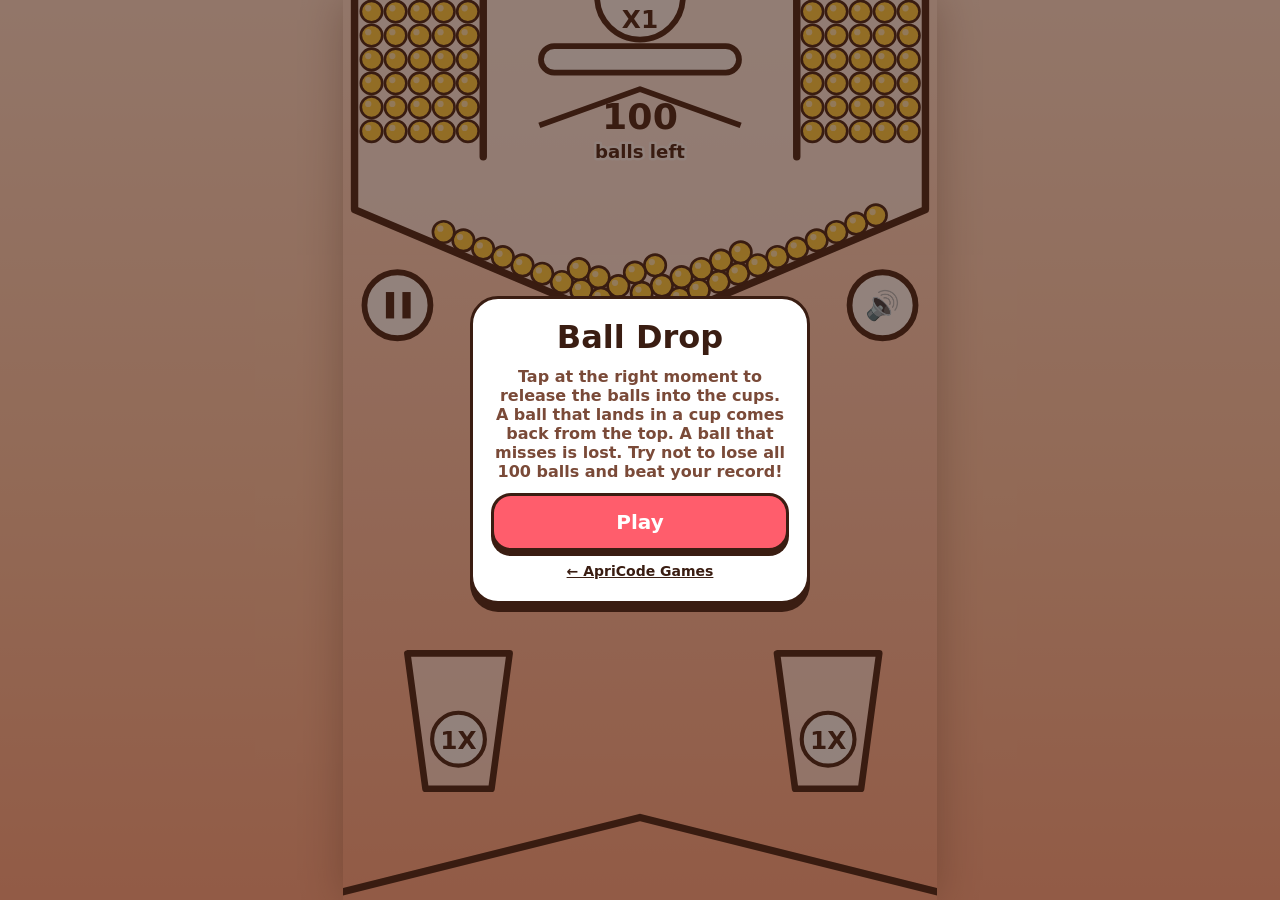
==== commit 2c199d95: "Add files via upload" ====
--- a/balldrop.html
+++ b/balldrop.html
@@ -23,9 +23,8 @@
 
 <div class="ov show" id="start"><div class="card">
   <h2>Ball Drop</h2>
-  <p>You start with 100 balls. Tap to open the gate and drop them as the cups slide from right to left. A ball that lands in a cup goes back to the funnel, and a ball that misses is lost. Play until the balls are gone and beat your record!</p>
-  <div class="pw"><span>⭐ 10 points</span><span>🧲 pulls balls in</span><span>❄️ freezes cups</span></div>
-  <button class="big" id="go">Play</button>
+  <p>Tap at the right moment to release the balls into the cups. A ball that lands in a cup comes back from the top. A ball that misses is lost. Try not to lose all 100 balls and beat your record!</p>
+    <button class="big" id="go">Play</button>
   <a class="lnk" href="./">← ApriCode Games</a>
 </div></div>
 
@@ -95,7 +94,7 @@
         if(!gateOpen)colSeg(b,163,GATE,197,GATE,.2);
       }
       if(b.out){
-        if(b.y>cupY-14&&b.y<cupY+100)for(let i=0;i<cups.length;i++){const cx=cupX(i);colSeg(b,cx-31,cupY,cx-20,cupY+82,.3);colSeg(b,cx+31,cupY,cx+20,cupY+82,.3)}
+        if(b.y>cupY-14&&b.y<cupY+100)for(let i=0;i<cups.length;i++){const cx=cupX(i);colSeg(b,cx-31,cupY,cx-20,cupY+82,.12);colSeg(b,cx+31,cupY,cx+20,cupY+82,.12)}
         if(b.y>roofY-30){colSeg(b,180,roofY,-60,roofY+60,.3);colSeg(b,180,roofY,420,roofY+60,.3)}
       }
     }
@@ -106,16 +105,7 @@
 /* ---------- game ---------- */
 let state='menu',time=0,acc=0,score=0,level=1,caught=0,combo=0,relT=0,relN=0,lost=0,recordBefore=0,best=parseInt(LS.g('bd_best','0'),10)||0;
 let fl=[],parts=[],rets=[],shake=0,magnetT=0,freezeT=0;
-function rndType(l){let r=Math.random();
-  if(l>=2){if(r<.04)return's';r-=.04}
-  if(l>=3){if(r<.03)return'm';r-=.03}
-  if(l>=4){if(r<.03)return'f';r-=.03}
-  if(l>=9){if(r<.05)return'p';r-=.05}
-  if(l>=7){if(r<.07)return'o';r-=.07}
-  if(l>=5){if(r<.10)return'b';r-=.10}
-  if(l>=3){if(r<.14)return'g'}
-  return'y';
-}
+function rndType(l){const r=Math.random();if(l>=7&&r<.06)return'p';if(l>=5&&r<.12)return'b';if(l>=3&&r<.2)return'g';if(l>=2&&r<.28)return'o';return'y'}
 const mk=(x,y,t)=>({x,y,px:x,py:y,t,out:false,age:0});
 function layout(){cupY=Math.max(396,H*.62);roofY=H-50}
 function resize(){
@@ -142,9 +132,7 @@
 function supply(){return reserve[0].length+reserve[1].length+rets.length+balls.length}
 function comboMult(){return 1+Math.min(4,Math.floor(combo/10))}
 function levelUp(){
-  fl.push({x:180,y:275,t:0,txt:'Level '+level+'!'});AP.sfx.good();AP.confetti(40);
-  if(level>=4&&cups.length===2){cups.push({mult:1,count:0,flash:0});SPc=160;Pc=cups.length*SPc}
-  setMults();
+  fl.push({x:180,y:275,t:0,txt:'Level '+level+'!'});AP.sfx.good();setMults();
   for(let i=0;i<4;i++){const s=(Math.random()*2)|0,k=(Math.random()*reserve[s].length)|0;if(reserve[s][k]==='y')reserve[s][k]=rndType(level)}
   for(const b of balls)if(!b.out&&b.t==='y'&&Math.random()<.08)b.t=rndType(level);
 }
@@ -205,23 +193,22 @@
 }
 function catchBall(b,i,cx){
   b.dead=true;caught++;combo++;
-  const c=cups[i];c.count++;
-  const pts=VAL[b.t]*c.mult*comboMult();score+=pts;c.flash=.25;
+  const c=cups[i],pts=c.mult*comboMult();score+=pts;c.flash=.25;
   fl.push({x:cx,y:cupY-14,t:0,txt:'+'+pts});
-  for(let k=0;k<5;k++)parts.push({x:b.x,y:b.y,vx:(Math.random()-.5)*160,vy:-Math.random()*140,t:0,c:COL[b.t]});
+  for(let k=0;k<4;k++)parts.push({x:b.x,y:b.y,vx:(Math.random()-.5)*140,vy:-Math.random()*120,t:0,c:COL[b.t]});
   AP.tone(520+Math.min(combo,24)*22,.07,'sine',.09);AP.vib(8);
-  // the caught ball goes back to the funnel (power-up balls come back as plain balls)
-  const type=(b.t==='s'||b.t==='m'||b.t==='f')?'y':b.t;
-  const c0=reserve[0].length+rets.filter(r=>r.s===0).length,c1=reserve[1].length+rets.filter(r=>r.s===1).length;
-  const s=c0<=c1?0:1,k=Math.min(29,s?c1:c0);
-  rets.push({s,type,t:0,sx:b.x,sy:b.y,x:b.x,y:b.y,tx:(s?284.5:17.3)+(k%5)*14.6,ty:7+Math.floor(k/5)*14.5});
+  // the ball comes back from the top: it reappears in a tub and falls into the funnel again
+  const s=reserve[0].length<=reserve[1].length?0:1,k=reserve[s].length;
+  reserve[s].push(b.t);
+  const tx=(s?284.5:17.3)+(k%5)*14.6,ty=7+Math.floor(k/5)*14.5;
+  for(let q=0;q<3;q++)parts.push({x:tx,y:ty,vx:(Math.random()-.5)*60,vy:Math.random()*40,t:0,c:'#fff'});
   if(score>best){best=score;LS.s('bd_best',best)}
 }
 function gameOver(){
   if(state!=='play')return;state='over';gateOpen=false;down=false;
   const rec=score>recordBefore;
   setTimeout(()=>{
-    $('oT').textContent=rec?'🏆 New record!':'Out of balls!';
+    $('oT').textContent=rec?'🏆 New record!':'All 100 balls lost!';
     $('oM').textContent='Score '+score.toLocaleString('en-US')+' · Record '+best.toLocaleString('en-US')+' · '+caught+' balls caught';
     $('over').classList.add('show');
     if(rec){AP.sfx.win();AP.confetti(140);AP.vib([40,30,80])}else AP.sfx.lose();
@@ -257,8 +244,9 @@
   for(const r of rets)ball(r.x,r.y,r.type);
   // cups with their counts
   for(let i=0;i<cups.length;i++){
-    const c=cups[i],cx=cupX(i),frac=Math.min(1,c.count/30);
+    const c=cups[i],cx=cupX(i),frac=0;
     cupPath(cx);ctx.fillStyle='rgba(255,255,255,.6)';ctx.fill();
+    if(c.mult>1){cupPath(cx);ctx.fillStyle=c.mult===2?'rgba(126,217,87,.7)':'rgba(255,157,77,.7)';ctx.fill()}
     if(frac>0){
       const hh=82*frac,y0=cupY+82-hh,e=11*((y0-cupY)/82);
       ctx.beginPath();ctx.moveTo(cx-31+e,y0);ctx.lineTo(cx+31-e,y0);ctx.lineTo(cx+20,cupY+82);ctx.lineTo(cx-20,cupY+82);ctx.closePath();
@@ -267,8 +255,8 @@
     if(c.flash>0){cupPath(cx);ctx.fillStyle='rgba(255,255,255,.7)';ctx.fill()}
     cupPath(cx);ctx.lineWidth=4;ctx.strokeStyle=INK;ctx.stroke();
     ctx.beginPath();ctx.arc(cx,cupY+52,16,0,TAU);ctx.fillStyle='#fff';ctx.fill();ctx.lineWidth=2.5;ctx.stroke();
-    txt(String(c.count),cx,cupY+58,c.count>99?12:17,INK);
-    if(c.mult>1)txt(c.mult+'X',cx,cupY-8,14,'#ff7a00','#fff',4);
+    txt(c.mult+'X',cx,cupY+58,15,INK);
+    
     if(freezeT>0)txt('❄️',cx,cupY-24,15,INK);
   }
   // roof
@@ -290,14 +278,14 @@
   if(freezeT>0)txt('❄️ '+Math.ceil(freezeT)+'s',222,116,14,INK,'#fff',4);
   txt(score.toLocaleString('en-US'),180,304,54,INK,'#fff',9);
   txt('Level '+level,180,336,20,INK,'#fff',5);
-  txt('Record '+best.toLocaleString('en-US')+' · Lost '+lost,180,358,14,score>0&&score>=best?'#1f8f4a':INK,'#fff',4);
+  txt('Record '+best.toLocaleString('en-US')+' · Lost '+lost+'/100',180,358,14,score>0&&score>=best?'#1f8f4a':INK,'#fff',4);
   for(const bt of [[33,185,0],[327,185,1]]){
     ctx.beginPath();ctx.arc(bt[0],bt[1],20,0,TAU);ctx.fillStyle='#fff';ctx.fill();ctx.lineWidth=3.5;ctx.strokeStyle=INK;ctx.stroke();
     if(bt[2]===0){ctx.fillStyle=INK;ctx.fillRect(26,177,5,16);ctx.fillRect(36,177,5,16)}else txt(AP.muted()?'🔇':'🔊',bt[0],bt[1]+6,17,INK);
   }
   if(state==='ready'){
-    txt('Tap to open the gate',180,H*.74,22,INK,'#fff',6);
-    txt('The cups move right to left',180,H*.74+28,18,INK,'#fff',5);
+    txt('Tap to release the balls',180,H*.74,22,INK,'#fff',6);
+    txt('Drop them into the cups',180,H*.74+28,18,INK,'#fff',5);
     ctx.font='34px serif';ctx.textAlign='center';ctx.fillText('👆',180,H*.86+Math.abs(Math.sin(time*4))*10);
   }
 }
